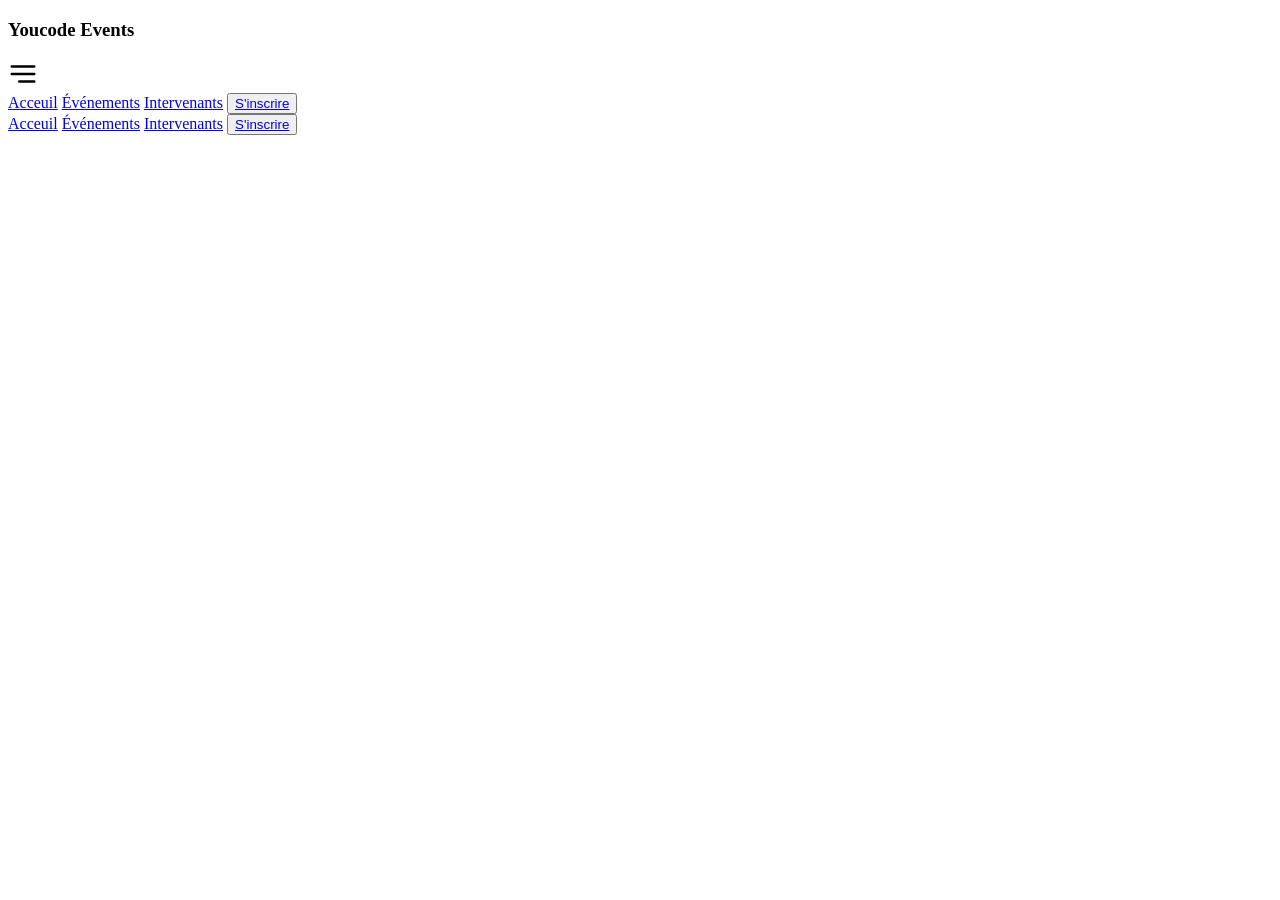
==== Evenments.html @ 2c434db9 "Fix before pull" ====
<!DOCTYPE html>
<html lang="en">

<head>
    <meta charset="UTF-8">
    <meta name="viewport" content="width=device-width, initial-scale=1.0">
    <title>Youcode_events</title>
    <link rel="stylesheet" href="style.css">
</head>

<body>
    <header>
        <h3>Youcode <span>Events</span></h3>
        <div class="menu-icon" id="menuIcon">
            <svg width="30px" height="30px" viewBox="0 0 24 24" fill="none" xmlns="http://www.w3.org/2000/svg">
                <path d="M3 12H21M3 6H21M9 18H21" stroke="currentColor" stroke-width="2" stroke-linecap="round"
                    stroke-linejoin="round" />
            </svg>
        </div>
        <nav class="large-menu">
            <a href="#">Acceuil</a>
            <a href="#">Événements</a>
            <a href="#">Intervenants</a>
            <button><a href="#">S'inscrire</a></button>
    </header>
    </nav>
    <nav class="menu hidden">
        <a href="#" class="heading">Acceuil</a>
        <a href="#" class="heading">Événements</a>
        <a href="#" class="heading">Intervenants</a>
        <button class="primary-btn"><a href="#">S'inscrire</a></button>
    </nav>
    <main>
        <section></section>
        <section></section>
    </main>
    <footer>
        <div class="row">
            <div class="youcode"></div>
            <div class="navigation"></div>
            <div class="contact"></div>
        </div>
        <section class="copyright"></section>
    </footer>
    </footer>
</body>

</html>
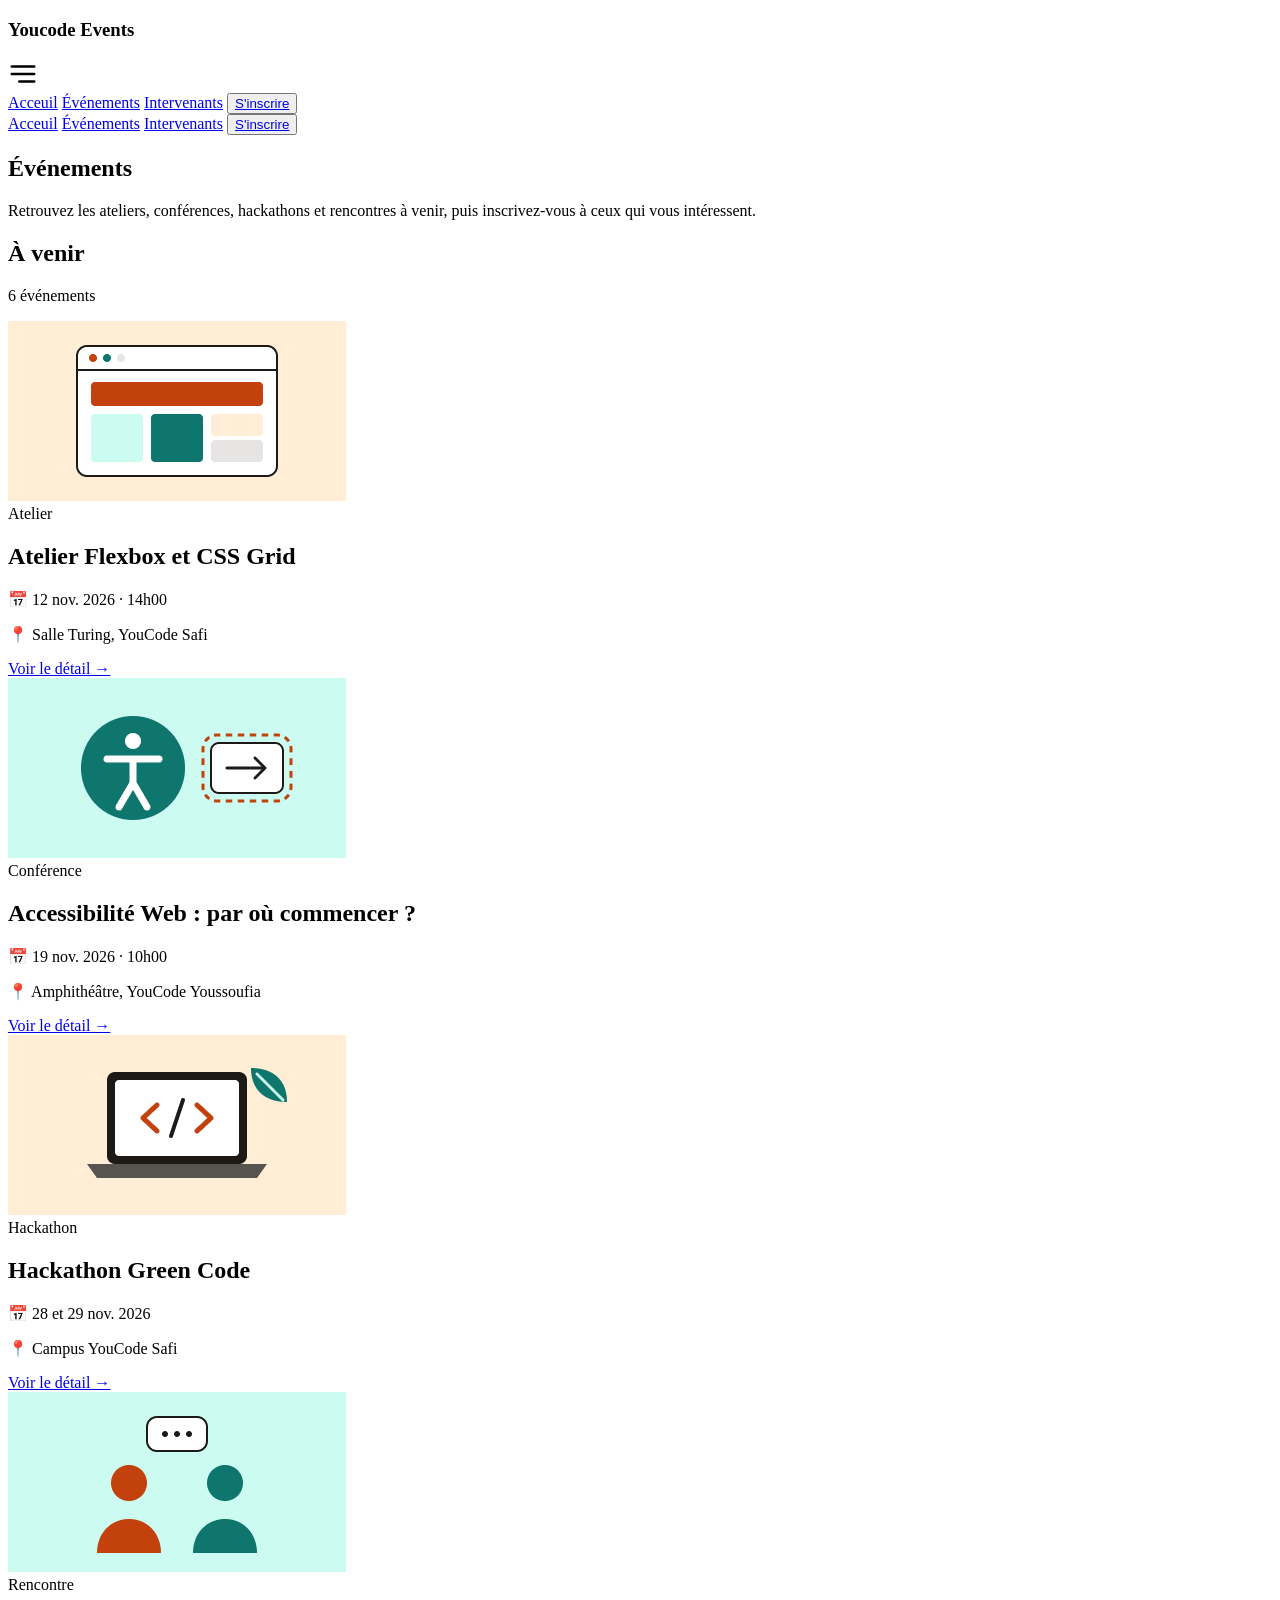
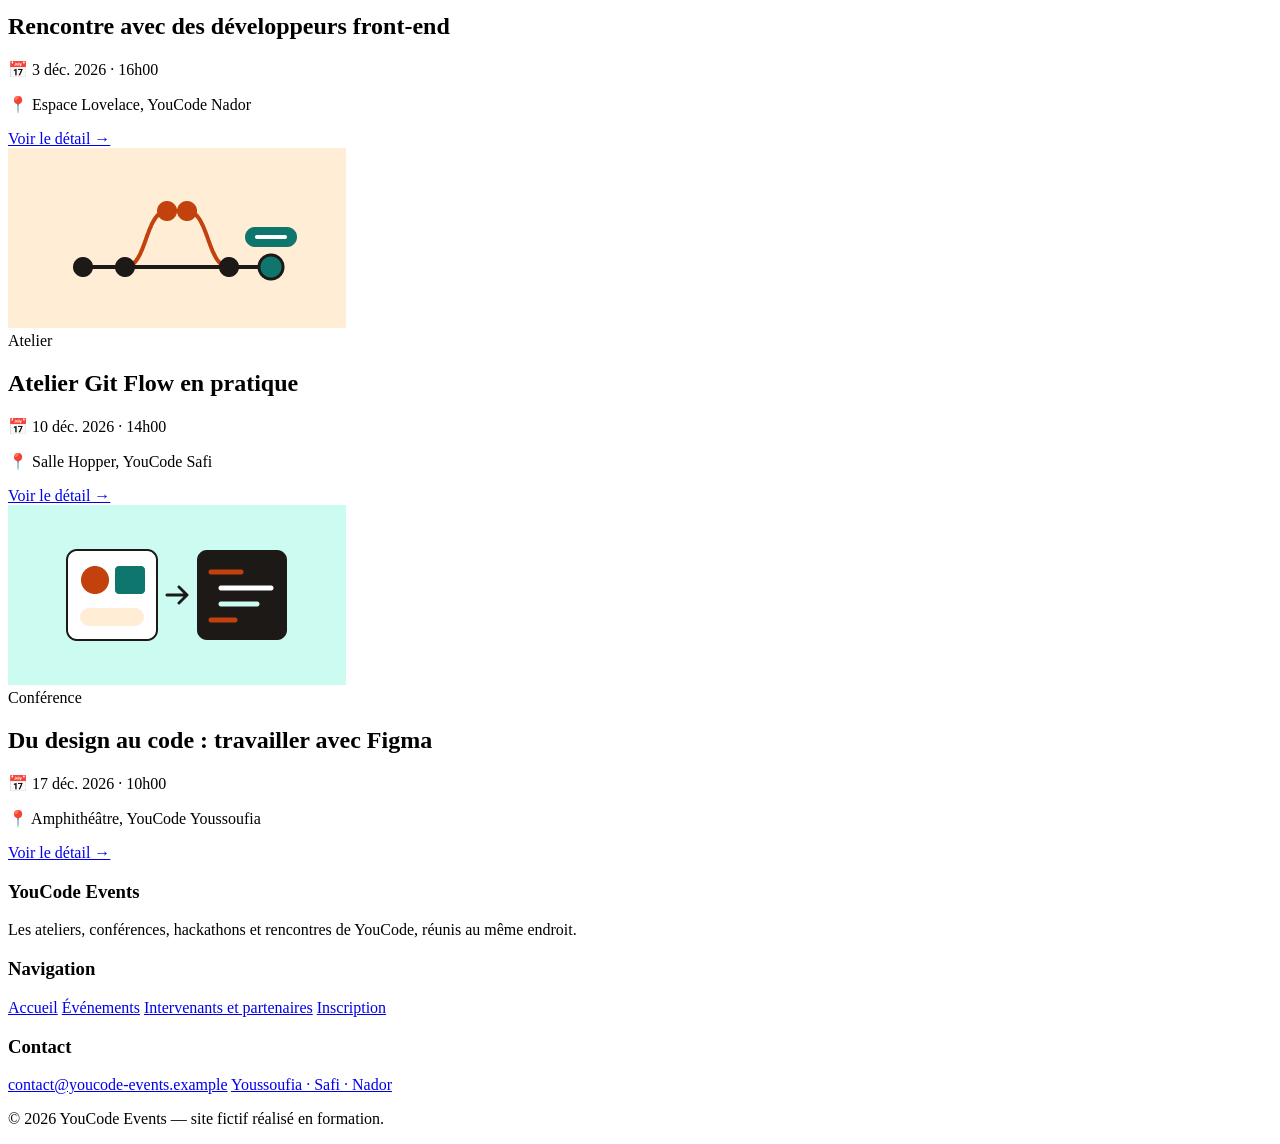
==== commit 1f3c6853: "hearder et footer" ====
--- a/Evenments.html
+++ b/Evenments.html
@@ -5,7 +5,8 @@
     <meta charset="UTF-8">
     <meta name="viewport" content="width=device-width, initial-scale=1.0">
     <title>Youcode_events</title>
-    <link rel="stylesheet" href="style.css">
+    <link rel="stylesheet" href="CSS/style.css">
+    <link rel="stylesheet" href="CSS/responsive.css">
 </head>
 
 <body>
@@ -22,8 +23,8 @@
             <a href="#">Événements</a>
             <a href="#">Intervenants</a>
             <button><a href="#">S'inscrire</a></button>
+        </nav>
     </header>
-    </nav>
     <nav class="menu hidden">
         <a href="#" class="heading">Acceuil</a>
         <a href="#" class="heading">Événements</a>
@@ -31,18 +32,120 @@
         <button class="primary-btn"><a href="#">S'inscrire</a></button>
     </nav>
     <main>
-        <section></section>
-        <section></section>
+        <section class="Def">
+            <h1 class="heading">Événements</h1>
+            <p class="page-text">Retrouvez les ateliers, conférences, hackathons et rencontres à venir, puis
+                inscrivez-vous à ceux qui vous intéressent.</p>
+        </section>
+        <section class="even">
+            <div class="event4">
+                <h1 class="heading">À venir</h1>
+                <p class="page-text">6 événements</p>
+            </div>
+            <div class="events-grid">
+
+                <article class="event-card">
+                    <img src="assets/images/Image.png" alt="Illustration du Flexbox et CSS Grid">
+
+                    <div class="event-content">
+                        <span class="category">Atelier</span>
+                        <h2>Atelier Flexbox et CSS Grid</h2>
+                        <p>📅 12 nov. 2026 · 14h00</p>
+                        <p>📍 Salle Turing, YouCode Safi</p>
+                        <a href="#">Voir le détail →</a>
+                    </div>
+                </article>
+
+                <article class="event-card">
+                    <img src="assets/images/Image (1).png" alt="Illustration de l'accessibilité Web">
+
+                    <div class="event-content">
+                        <span class="category conference">Conférence</span>
+                        <h2>Accessibilité Web : par où commencer ?</h2>
+                        <p>📅 19 nov. 2026 · 10h00</p>
+                        <p>📍 Amphithéâtre, YouCode Youssoufia</p>
+                        <a href="#">Voir le détail →</a>
+                    </div>
+                </article>
+
+                <article class="event-card">
+                    <img src="assets/images/Image (2).png" alt="Illustration de programmation informatique">
+
+                    <div class="event-content">
+                        <span class="category">Hackathon</span>
+                        <h2>Hackathon Green Code</h2>
+                        <p>📅 28 et 29 nov. 2026</p>
+                        <p>📍 Campus YouCode Safi</p>
+                        <a href="#">Voir le détail →</a>
+                    </div>
+                </article>
+
+                <article class="event-card">
+                    <img src="assets/images/Image (3).png" alt="Illustration d'une rencontre professionnelle">
+
+                    <div class="event-content">
+                        <span class="category conference">Rencontre</span>
+                        <h2>Rencontre avec des développeurs front-end</h2>
+                        <p>📅 3 déc. 2026 · 16h00</p>
+                        <p>📍 Espace Lovelace, YouCode Nador</p>
+                        <a href="#">Voir le détail →</a>
+                    </div>
+                </article>
+
+                <article class="event-card">
+                    <img src="assets/images/Illustration.png" alt="Illustration du travail avec Git">
+
+                    <div class="event-content">
+                        <span class="category">Atelier</span>
+                        <h2>Atelier Git Flow en pratique</h2>
+                        <p>📅 10 déc. 2026 · 14h00</p>
+                        <p>📍 Salle Hopper, YouCode Safi</p>
+                        <a href="#">Voir le détail →</a>
+                    </div>
+                </article>
+
+                <article class="event-card">
+                    <img src="assets/images/Image (4).png" alt="Illustration de la conception avec Figma">
+
+                    <div class="event-content">
+                        <span class="category conference">Conférence</span>
+                        <h2>Du design au code : travailler avec Figma</h2>
+                        <p>📅 17 déc. 2026 · 10h00</p>
+                        <p>📍 Amphithéâtre, YouCode Youssoufia</p>
+                        <a href="#">Voir le détail →</a>
+                    </div>
+                </article>
+
+            </div>
+        </section>
     </main>
     <footer>
         <div class="row">
-            <div class="youcode"></div>
-            <div class="navigation"></div>
-            <div class="contact"></div>
+            <div class="youcode">
+                <h3 class="heading">YouCode Events</h3>
+                <p class="page-text">Les ateliers, conférences, hackathons et rencontres de YouCode, réunis au même
+                    endroit.</p>
+            </div>
+            <div class="navigation">
+                <h3 class="heading">Navigation</h3>
+                <a class="page-text" href="#">Accueil</a>
+                <a class="page-text" href="#">Événements</a>
+                <a class="page-text" href="#">Intervenants et partenaires</a>
+                <a class="page-text" href="#">Inscription</a>
+            </div>
+            <div class="contact navigation">
+                <h3 class="heading">Contact</h3>
+                <a class="page-text" href="#">contact@youcode-events.example</a>
+                <a class="page-text" href="#">Youssoufia · Safi · Nador</a>
+            </div>
         </div>
-        <section class="copyright"></section>
+        <section class="copyright">
+            <p class="page-text">© 2026 YouCode Events — site fictif réalisé en formation.</p>
+        </section>
     </footer>
-    </footer>
+
+
+    <script src="script/menu.js"></script>
 </body>
 
 </html>
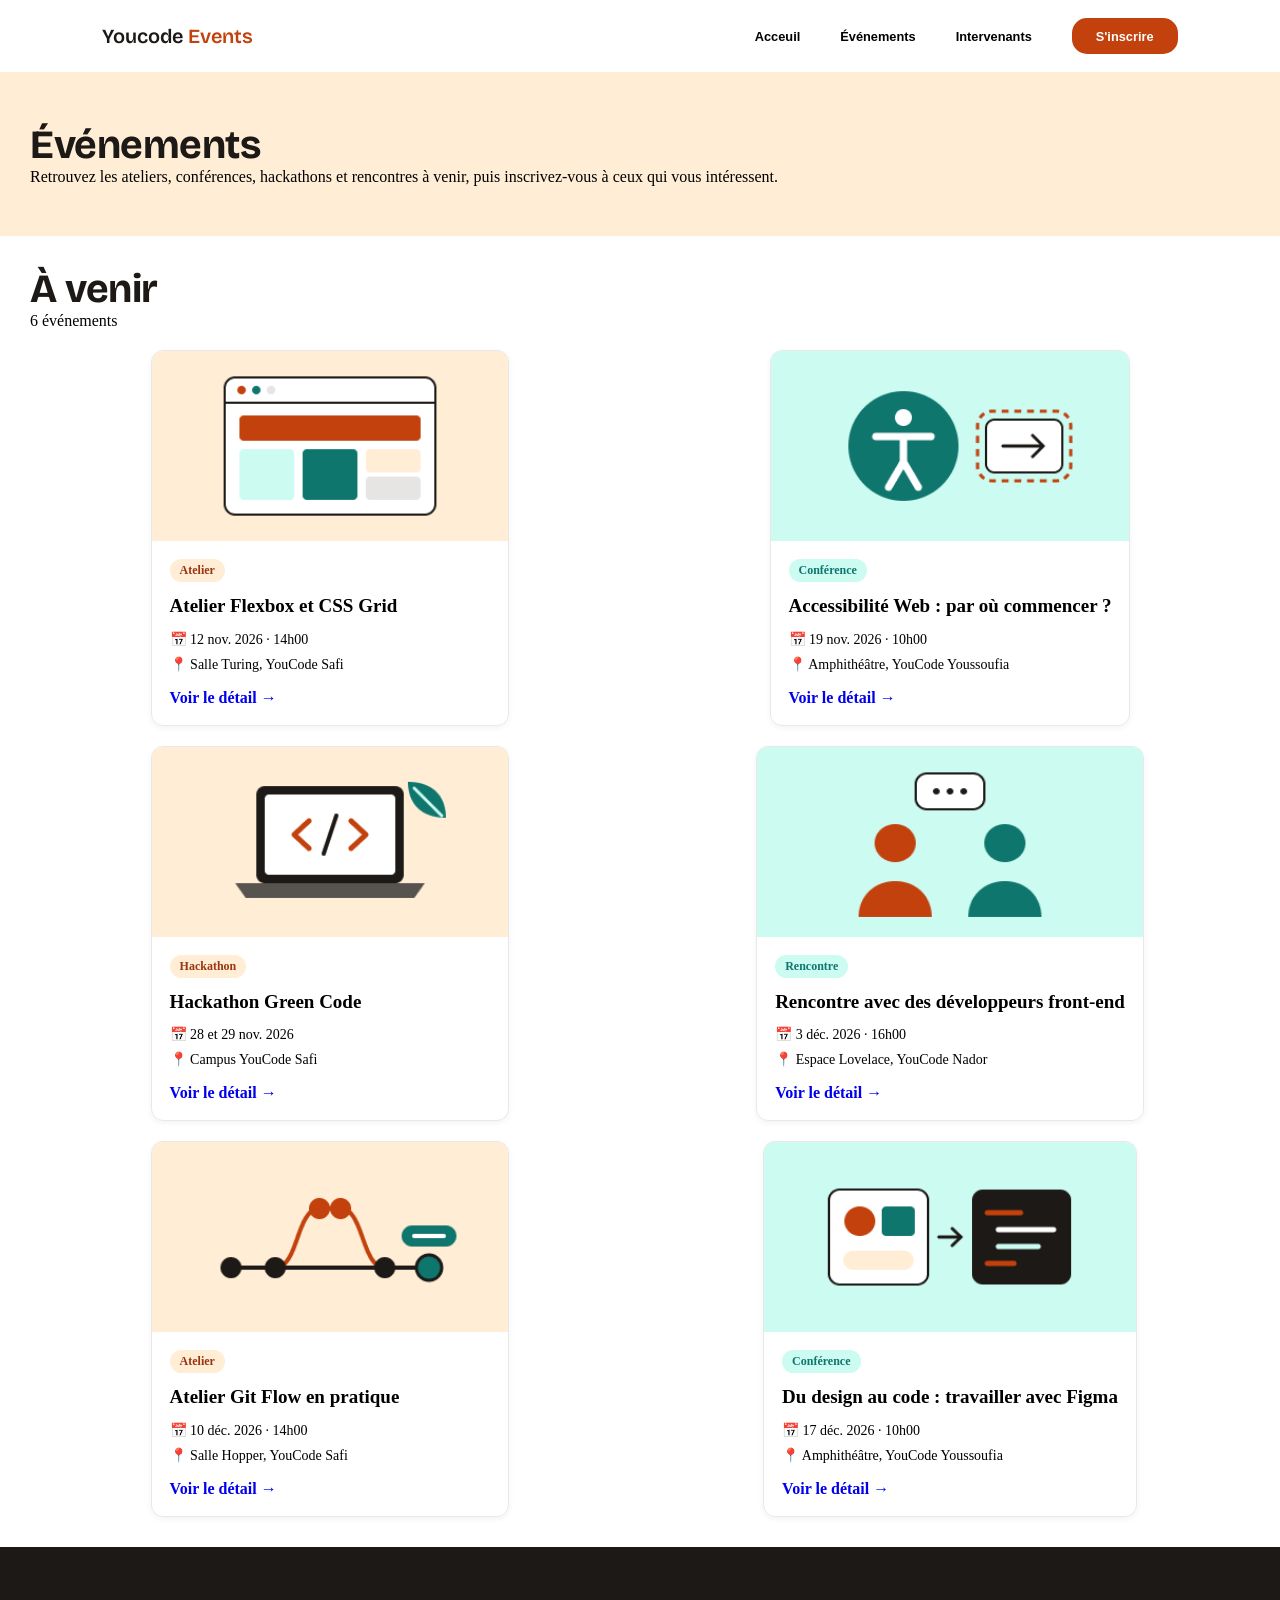
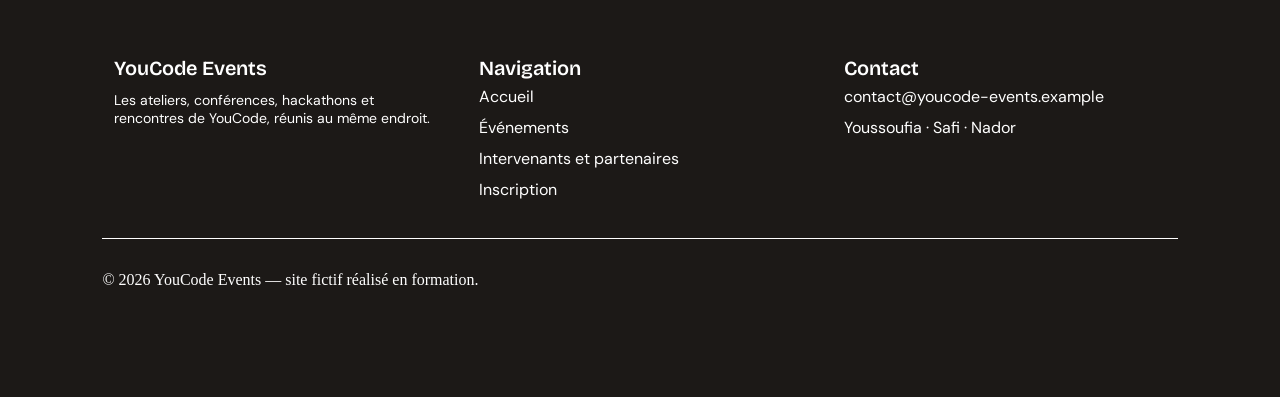
==== commit 2fc37dbe: "FIX -- Merge Conflicts Nissrine" ====
--- a/Evenments.html
+++ b/Evenments.html
@@ -5,18 +5,15 @@
     <meta charset="UTF-8">
     <meta name="viewport" content="width=device-width, initial-scale=1.0">
     <title>Youcode_events</title>
-    <link rel="stylesheet" href="CSS/style.css">
-    <link rel="stylesheet" href="CSS/responsive.css">
+    <link rel="stylesheet" href="css/style.css">
+    <link rel="stylesheet" href="css/responsive.css">
 </head>
 
 <body>
     <header>
         <h3>Youcode <span>Events</span></h3>
         <div class="menu-icon" id="menuIcon">
-            <svg width="30px" height="30px" viewBox="0 0 24 24" fill="none" xmlns="http://www.w3.org/2000/svg">
-                <path d="M3 12H21M3 6H21M9 18H21" stroke="currentColor" stroke-width="2" stroke-linecap="round"
-                    stroke-linejoin="round" />
-            </svg>
+            <svg xmlns="http://www.w3.org/2000/svg" width="24" height="24" viewBox="0 0 24 24" fill="none" stroke="currentColor" stroke-width="2" stroke-linecap="round" stroke-linejoin="round" class="lucide lucide-menu preview-icon"><path d="M4 5h16"/><path d="M4 12h16"/><path d="M4 19h16"/></svg>
         </div>
         <nav class="large-menu">
             <a href="#">Acceuil</a>
@@ -123,8 +120,7 @@
         <div class="row">
             <div class="youcode">
                 <h3 class="heading">YouCode Events</h3>
-                <p class="page-text">Les ateliers, conférences, hackathons et rencontres de YouCode, réunis au même
-                    endroit.</p>
+                <p class="sm-txt" style="color: #fff; margin: 10px 0 0 0;">Les ateliers, conférences, hackathons et rencontres de YouCode, réunis au même endroit.</p>
             </div>
             <div class="navigation">
                 <h3 class="heading">Navigation</h3>
@@ -139,11 +135,12 @@
                 <a class="page-text" href="#">Youssoufia · Safi · Nador</a>
             </div>
         </div>
+        <div class="border"></div>
         <section class="copyright">
             <p class="page-text">© 2026 YouCode Events — site fictif réalisé en formation.</p>
         </section>
     </footer>
-
+    
 
     <script src="script/menu.js"></script>
 </body>
--- a/css/style.css
+++ b/css/style.css
@@ -0,0 +1,227 @@
+/* Imports  */
+
+@import url('https://fonts.googleapis.com/css2?family=Bricolage+Grotesque:opsz,wght@12..96,200..800&family=DM+Sans:ital,opsz,wght@0,9..40,100..1000;1,9..40,100..1000&display=swap');
+
+/* Colors */
+
+:root {
+    --bg-page : #FAFAF9;
+    --bg-surface : #FFFFFF;
+    --bg-muted: #F5F5F4;
+    --bg-inverse: #1C1917;
+    --primary : #c2410c;
+    --primary-hover : #9A3412;
+    --primary-soft: #FFEDD5;
+    --secondary: #0F766E;
+    --secondary-soft: #CCFBF1;
+    --text-primary : #1C1917;
+    --text-secondary : #57534E;
+    --text-inverse : #FFFFFF;
+    --border-default: #E7E5E4;
+    --border-input: #78716C;
+    --succes : #15803D;
+    --error : #B91C1C;
+}
+
+/* Typography */
+
+* {
+    margin: 0;
+    padding: 0;
+    box-sizing: border-box;
+    text-decoration: none;
+    border: none;
+    list-style: none;
+}
+
+body {
+    background-color: var(--background-muted);
+}
+
+h1 {
+    font-family: "Bricolage Grotesque", sans-serif;
+    font-weight: 700;
+    font-size: 40px;
+    line-height: 46px;
+    letter-spacing: -0.5px;
+    color: var(--text-primary);
+}
+
+.h2 {
+    font-family: "Bricolage Grotesque", sans-serif;
+    font-weight: 700;
+    font-size: 32px;
+    line-height: 38px;
+    letter-spacing: -0.5px;
+    color: var(--text-primary);
+}
+
+h3 {
+    font-family: "Bricolage Grotesque", sans-serif;
+    font-weight: 600;
+    font-size: 20px;
+    line-height: 26px;
+    letter-spacing: 0px;
+    color: var(--text-primary);
+}
+
+.lg-txt {
+    font-family: "DM Sans", sans-serif;
+    font-weight: 400;
+    font-size: 20px;
+    color: var(--text-secondary);
+}
+
+.txt {
+    font-family: 'DM Sans', sans-serif;
+    font-weight: 400;
+    font-size: 14px;
+    color: var(--text-secondary);
+}
+
+.sm-txt {
+    font-family: 'DM Sans', sans-serif;
+    font-weight: 400;
+    font-size: 14px;
+    color: var(--text-secondary);
+}
+
+.label-base {
+    font-family: 'DM Sans', sans-serif;
+    font-weight: 600;
+    font-size: 16px;
+    line-height: 24px;
+    letter-spacing: 0px;
+    color: var(--text-primary);
+}
+
+.label-sm {
+    font-family: 'DM Sans', sans-serif;
+    font-weight: 600;
+    font-size: 14px;
+    line-height: 20px;
+    letter-spacing: 0px;
+    color: var(--text-primary);
+}
+
+/* Global Components */
+
+.default-btn {
+    min-height: 48px;
+    padding: 12px 24px;
+    border-radius: 15px;
+    background-color: var(--primary);
+    color: var(--text-inverse);
+}
+
+.default-btn:hover {
+    background-color: var(--primary-hover);
+}
+
+.default-btn:focus {
+    background-color: var(--primary);
+    border: 3px solid var(--secondary);
+}
+
+.secondary-btn {
+    min-height: 48px;
+    padding: 12px 24px;
+    border-radius: 15px;
+    border: 2px solid var(--primary);
+    background-color: var(--bg-surface);
+    color: var(--primary);
+}
+
+.secondary-btn:hover {
+    background-color: var(--primary-soft);
+}
+
+.secondary-btn:focus {
+    border: 3px solid var(--secondary);
+}
+
+/* Inscription Page */
+
+.text-area {
+    min-height: 120px;
+    opacity: 1;
+    padding: 12px 16px;
+    border-radius: 15px;
+    border: 1px solid var(--border-input);
+}
+
+
+/* Nissrine */
+
+
+.Def{
+    background-color: #FFEDD5;
+    padding: 50px 30px;
+}
+.even{
+    padding: 30px 30px;
+}
+
+.events-grid {
+    display: grid;
+    place-items: center;
+    grid-template-columns: 1fr;
+    gap: 20px;   
+}
+
+.event-card {
+    max-width: 400px;
+    min-width: 320px;
+    overflow: hidden;
+    background-color: var(--white);
+    border: 1px solid #e8e8e8;
+    border-radius: 12px;
+    box-shadow: 0 2px 6px #0000000d;
+    display: grid;
+}
+
+.event-card img {
+    display: block;
+    width: 100%;
+    height: 190px;
+    object-fit: centrer;
+    background-color: var(--orange-light);
+}
+
+.event-content {
+    padding: 18px;
+}
+
+.category {
+    display: inline-block;
+    padding: 4px 10px;
+    border-radius: 20px;
+    background-color : var(--color-primary-soft, #FFEDD5);
+    color:#9A3412;
+    font-size: 12px;
+    font-weight: bold;
+}
+
+.category.conference {
+    background-color: var(--color-secondary-soft, #CCFBF1);
+    color:var(--color-secondary, #0F766E);
+;
+}
+
+.event-content h2 {
+    margin: 12px 0;
+    font-size: 19px;
+    line-height: 1.3;
+}
+
+.event-content p {
+    margin: 8px 0;
+    color: var(--muted);
+    font-size: 14px;
+}
+
+.event-content a {
+    display: inline-block;
+    margin-top: 8px;
+    font-weight: bold;
+}
--- a/css/responsive.css
+++ b/css/responsive.css
@@ -0,0 +1,373 @@
+@import url("/css/style.css");
+
+@media screen and (min-width: 300px) {
+    header {
+        min-height: 8vh;    
+        max-height: 10vh;
+        display: flex;
+        justify-content: space-between;
+        align-items: center;
+        padding: 8px 16px;
+        background-color: var(--background-white);
+        border-bottom: 1px solid var(--border-color);
+    }
+    header > h3 > span {
+        color: var(--primary);
+    }
+    .page-info {
+        width: 100%;
+        min-height: 30vh;
+        background-color: var(--primary-soft);
+        display: flex;
+        padding: 10% 8%;
+    }
+    .page-header > p {
+        margin-top: 3%;
+        font-weight: 400;
+        color: var(--text);
+    }
+    .inscription-form {
+        min-height: 100vh;
+        display: flex;
+        align-items: center;
+        justify-content: center;
+        padding: 10% 8%;
+    }
+
+    .inscription-content {
+        width: 100%;
+        background-color: var(--background-white);
+        display: flex;
+        flex-direction: column;
+        align-items: flex-start;
+        gap: 10px;
+    }
+    .inscription-content > .fields {
+        display: flex;
+        flex-direction: column;
+        width: 100%;
+        min-height: 15vh;
+        gap: 10px;
+    }
+    .field {
+        width: 100%;
+        display: flex;
+        flex-direction: column;
+        justify-content: center;
+        gap: 10px;
+    }
+    .field > label {
+        display: flex;
+        flex-direction: column;
+    }
+    .field > label > input {
+        min-height: 48px;
+        padding: 12px 16px;
+        border-radius: 5px;
+        border: 1px solid var(--border-input);
+    }
+    .inscription-content > .event-picker,
+    .inscription-content > .level-picker {
+        width: 100%;
+    }
+    .inscription-content > .msg-field {
+        min-height: 30vh;
+        width: 100%;
+        margin-top: 10px;
+    } 
+
+    .inscription-content > .terms {
+        width: 100%;
+    }
+
+    .event-picker > label {
+        margin-top: 5px;
+        display: flex;
+        flex-direction: column;
+    }
+    .event-picker select {
+        margin-top: 5px;
+        width: 100%;
+        min-height: 48px;
+        border: 1px solid var(--border-input);
+        outline: none;
+        padding: 12px 16px;
+        border-radius: 5px;
+    }
+
+    .level-picker > h3 {
+        margin-bottom: 12px;
+    }
+    .radio-group {
+        display: flex;
+        flex-wrap: wrap;
+        align-items: center;
+        gap: 12px 24px;
+    }
+    .radio-option {
+        display: flex;
+        align-items: center;
+        gap: 10px;
+        cursor: pointer;
+        font-family: "DM Sans", sans-serif;
+        font-size: 15px;
+        color: var(--text-primary);
+    }
+
+    .radio-option input[type="radio"] {
+        appearance: none;
+        width: 22px;
+        height: 22px;
+        border: 2px solid var(--border-input);
+        border-radius: 50%;
+        display: flex;
+        align-items: center;
+        justify-content: center;
+        flex-shrink: 0;
+        cursor: pointer;
+    }
+
+    .radio-option input[type="radio"]:checked {
+        border-color: var(--primary);
+    }
+
+    .radio-option input[type="radio"]:checked::after {
+        content: "";
+        width: 12px;
+        height: 12px;
+        border-radius: 50%;
+        background-color: var(--primary);
+    }
+
+    .msg-field > label{
+        display: flex;
+        flex-direction: column;
+
+    }
+    .msg-field > label > textarea {
+        margin-top: 5px;
+        min-height: 30vh;
+        padding: 12px 16px;
+        border: 1px solid var(--border-input);
+        outline: none;
+        border-radius: 5px;
+        resize: none;
+    }
+    .terms {
+        display: flex;
+        gap: 5px;
+    }
+    .terms > input[type=checkbox] {
+        background-color: white;
+        appearance: none;
+        min-width: 24px;
+        height: 24px;
+        border-radius: 4px;
+        border: 2px solid var(--border-input);
+        cursor: pointer;
+        display: flex;
+        justify-content: center;
+        align-items: center;
+    }
+    .terms > input[type=checkbox]:checked {
+        border-color: var(--primary);
+    }
+    .terms > input[type=checkbox]:checked::after {
+        content: '';
+        width: 15px;
+        height: 15px;
+        background-color: var(--primary);
+    }
+
+    .terms > label {
+        font-family: 'DM Sans', sans-serif;
+        font-weight: 400;
+        font-style: Regular;
+        font-size: 16px;
+        line-height: 24px;
+        cursor: pointer;
+        margin-left: 5px;
+    }
+    footer {
+        padding: 10% 8%;
+        background-color: var(--bg-inverse);
+        display: flex;
+        flex-direction: column;
+        justify-content: center;
+        align-items: center;
+        max-height: 70vh;
+    }
+
+    footer > .row {
+        width: 100%;
+        display: flex;
+        flex-direction: column;
+        justify-content: center;
+        align-items: center;
+        gap: 20px;
+        margin-bottom: 3%;
+    }
+    .border {
+        width: 100%;
+        border-bottom: 1px solid #fff;
+    }
+    footer > .row > .youcode,
+    footer > .row > .navigation,
+    footer > .row > .contact {
+        width: 100%;
+        max-width: 600px;
+        color: var(--text-inverse);
+        font-size: 12px;
+    }
+    footer .heading {
+        color: var(--text-inverse);
+        font-size: 20px;
+    }
+    footer .navigation {
+        display: flex;
+        flex-direction: column;
+    }
+    footer .navigation > a {
+        color: #fff;
+        padding: 5px 0;
+        font-family: "DM sans", sans-serif;
+        font-weight: 400;
+        font-size: 16px;
+    }
+    footer > .copyright {
+        margin-top: 3%;
+        width: 100%;
+        color: #fff;
+    }
+    .large-menu {
+        display: none;
+    }
+    .menu {
+        position: absolute;
+        background: rgba(255, 255, 255, 0.8);
+        backdrop-filter: blur(20px);
+        display: flex;
+        flex-direction: column;
+        justify-content: center;
+        align-items: center;
+        gap: 8%;
+        height: 90vh;
+        width: 100%;
+    }
+    .menu > a {
+        color: var(--primary);
+    }
+    .menu > button > a {
+        color: var(--background-white);
+        font-size: 1.3rem;
+        font-weight: 700;
+    }
+}
+
+@media screen and (min-width: 768px) {
+
+    /* Nissrine */
+    .events-grid{
+     grid-template-columns: repeat(2, minmax(0, 1fr))
+    }
+
+    header > #menuIcon {
+        display: none;
+    } 
+    .large-menu {
+        height: 100%;
+        display: flex;
+        align-items: center;
+        justify-content: center;
+        gap: 40px;
+    }
+    .large-menu > a {
+        font-family: "label", sans-serif;
+        color: var(--text);
+        font-weight: 600;
+        font-size: 0.8rem;
+    }
+    .large-menu > button {
+        width: 50%;
+        min-height: 36px;
+        padding: 2px 24px;
+        border-radius: 15px;
+        background-color: var(--primary);
+    }
+    .large-menu > button > a {
+        color: var(--text-inverse);
+        font-weight: 600;
+        font-size: 0.8rem;
+    }
+    .inscription-content {
+        padding: 32px;
+        align-items: flex-start;
+    }
+
+    footer {
+        max-height: 50vh;
+    }
+    footer > .row {
+        flex-direction: row;
+        align-items: stretch;
+        justify-content: space-around;
+    }
+
+    footer > .row > .youcode,
+    footer > .row > .navigation,
+    footer > .row > .contact {
+        width: 30%;
+        height: 100%;
+        margin: 0;
+    }
+
+    footer > .copyright {
+        width: 100%;
+    }
+
+    .fields {
+        width: 100%;
+        margin-top: 15px;
+        flex-direction: row;
+        min-height: 15vh;
+    }
+    .fields > .field {
+        flex-direction: row;
+        width: 100%;
+        min-height: 15vh;
+    }
+    .field > label {
+        width: 50%;
+    }
+}
+
+@media screen and (min-width : 1024px) {
+    header {
+        padding: 1% 8%;
+    }
+    .h2 {
+        font-family: "Bricolage Grotesque", sans-serif;
+        font-weight: 700;
+        font-size: 40px;
+        line-height: 46px;
+        letter-spacing: -0.5px;
+        color: var(--text-primary);
+    }
+}
+
+@media (min-width: 1440px) {
+    .events-grid {
+        grid-template-columns: repeat(3, minmax(0, 1fr));
+    }
+    .section-heading h1 {
+        font-size: 32px;
+    }
+}
+.event4{
+    margin-bottom: 20px;
+}
+
+
+.hidden {
+    display: none;
+}
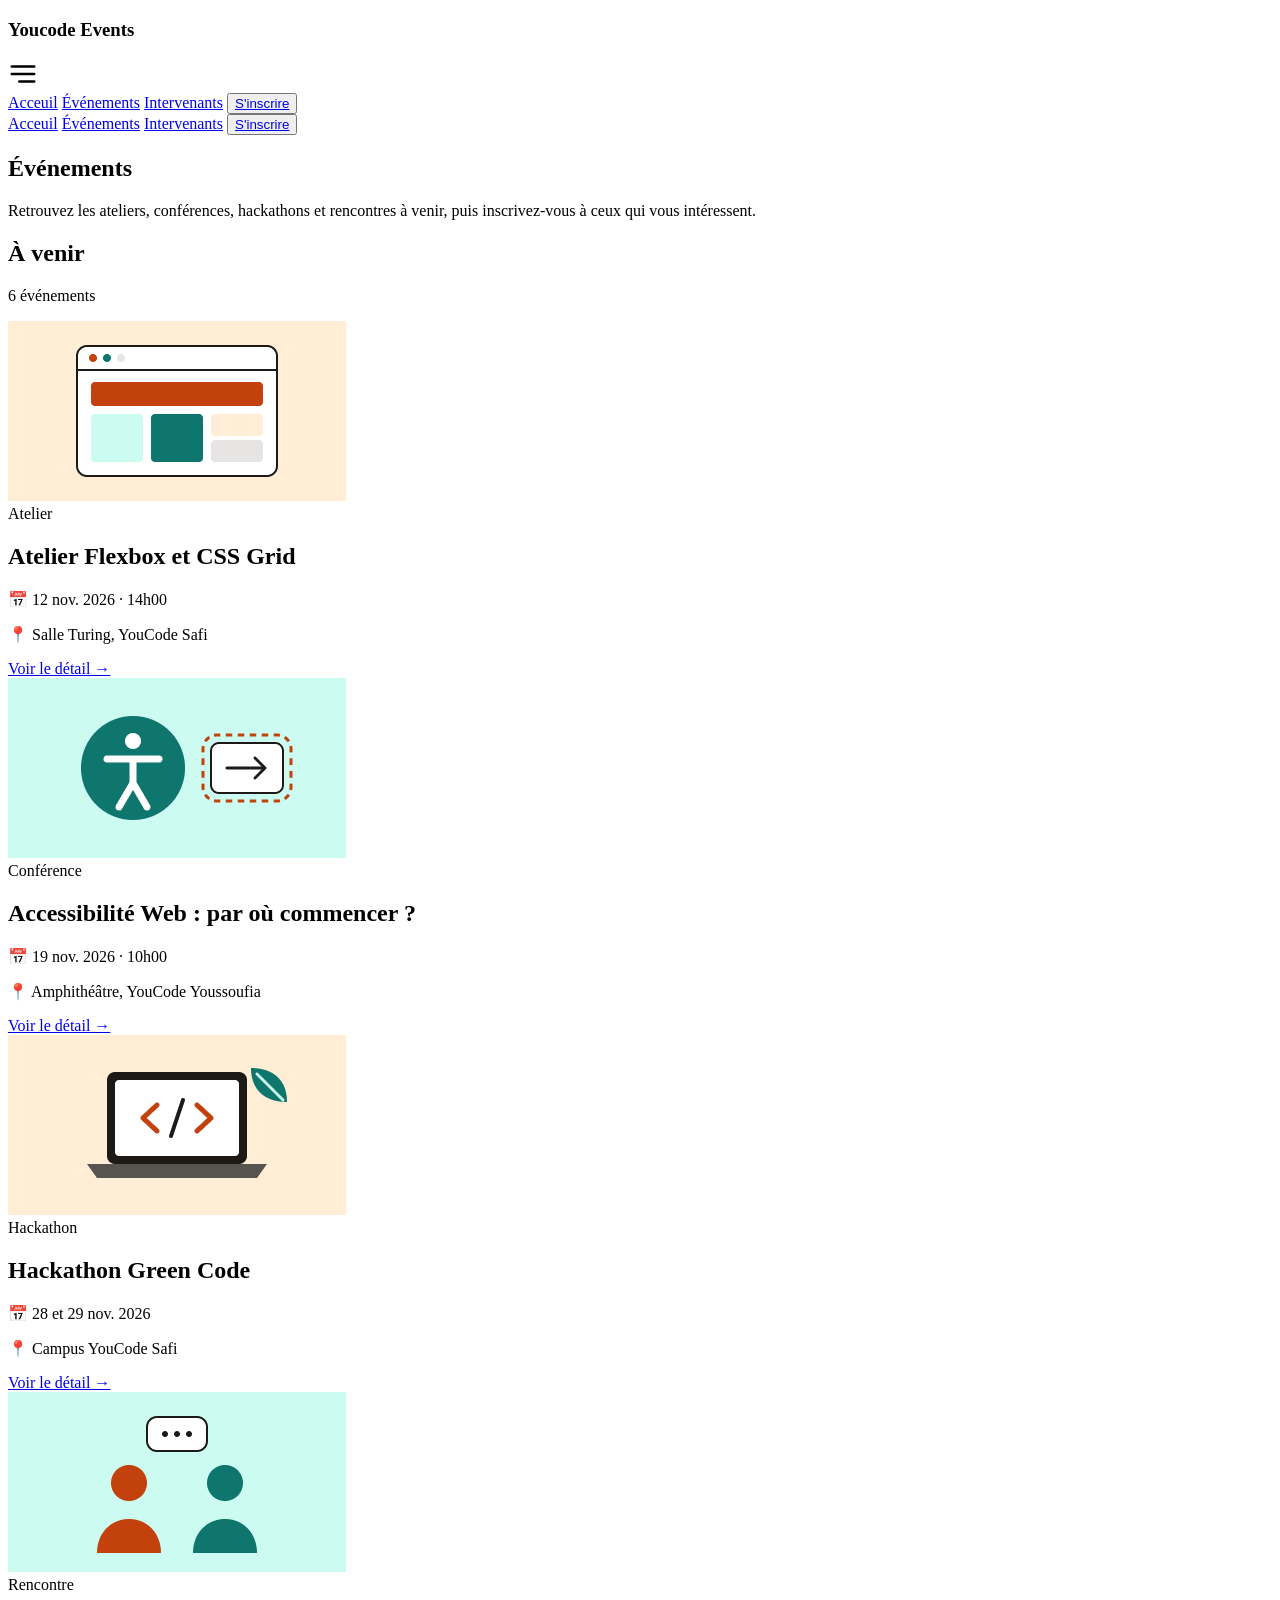
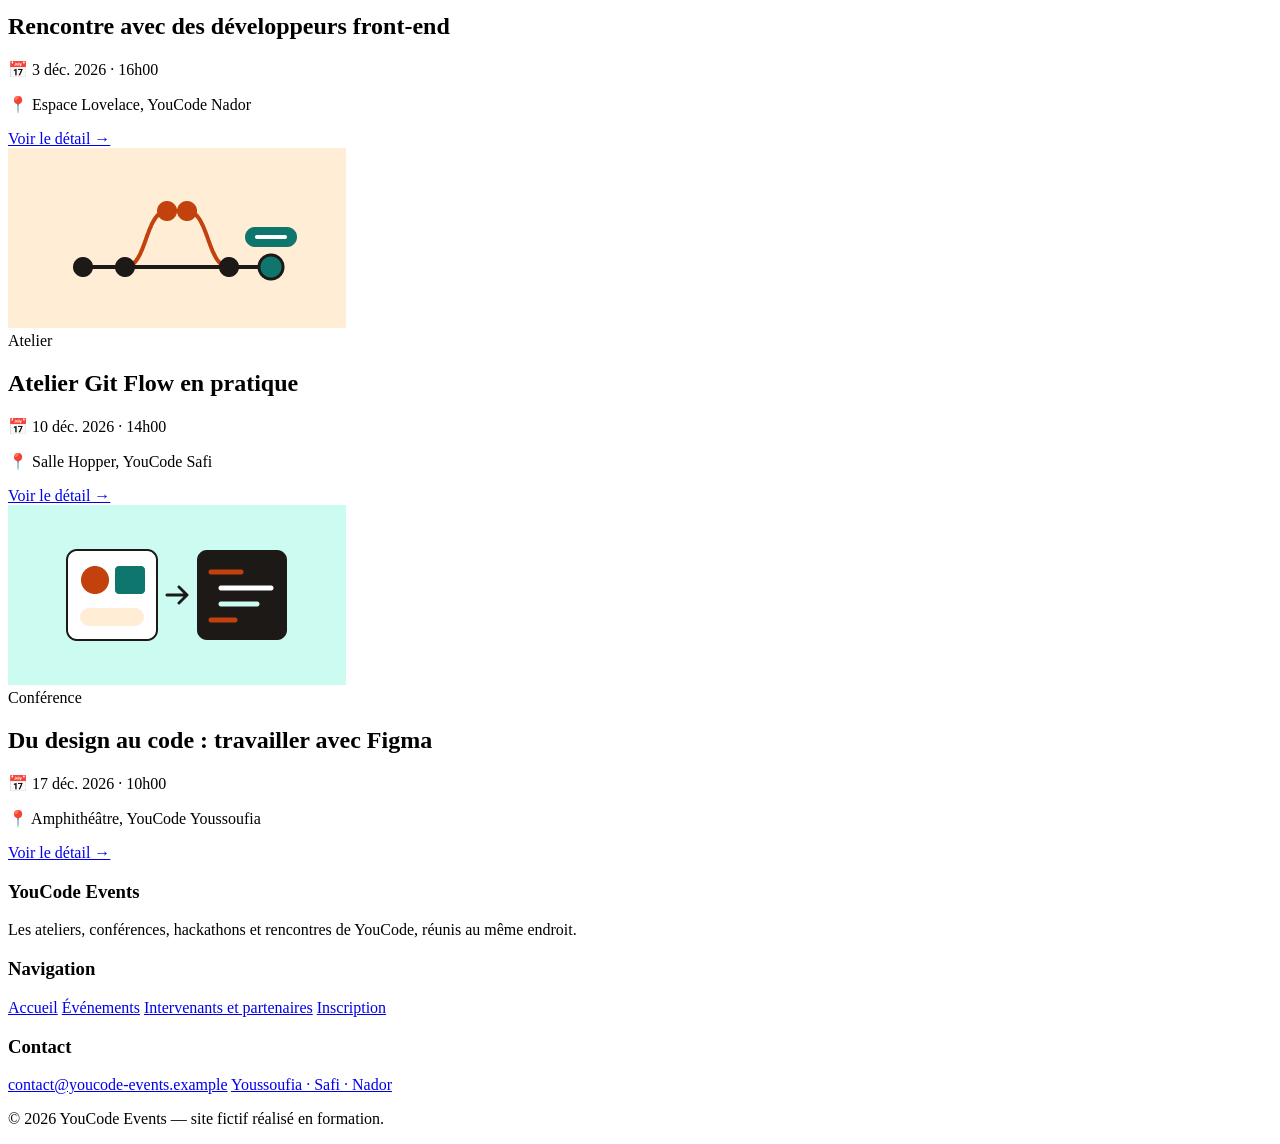
==== commit e26f70a1: "Fix: width height" ====
--- a/Evenments.html
+++ b/Evenments.html
@@ -5,15 +5,18 @@
     <meta charset="UTF-8">
     <meta name="viewport" content="width=device-width, initial-scale=1.0">
     <title>Youcode_events</title>
-    <link rel="stylesheet" href="css/style.css">
-    <link rel="stylesheet" href="css/responsive.css">
+    <link rel="stylesheet" href="CSS/style.css">
+    <link rel="stylesheet" href="CSS/responsive.css">
 </head>
 
 <body>
     <header>
         <h3>Youcode <span>Events</span></h3>
         <div class="menu-icon" id="menuIcon">
-            <svg xmlns="http://www.w3.org/2000/svg" width="24" height="24" viewBox="0 0 24 24" fill="none" stroke="currentColor" stroke-width="2" stroke-linecap="round" stroke-linejoin="round" class="lucide lucide-menu preview-icon"><path d="M4 5h16"/><path d="M4 12h16"/><path d="M4 19h16"/></svg>
+            <svg width="30px" height="30px" viewBox="0 0 24 24" fill="none" xmlns="http://www.w3.org/2000/svg">
+                <path d="M3 12H21M3 6H21M9 18H21" stroke="currentColor" stroke-width="2" stroke-linecap="round"
+                    stroke-linejoin="round" />
+            </svg>
         </div>
         <nav class="large-menu">
             <a href="#">Acceuil</a>
@@ -120,7 +123,8 @@
         <div class="row">
             <div class="youcode">
                 <h3 class="heading">YouCode Events</h3>
-                <p class="sm-txt" style="color: #fff; margin: 10px 0 0 0;">Les ateliers, conférences, hackathons et rencontres de YouCode, réunis au même endroit.</p>
+                <p class="page-text">Les ateliers, conférences, hackathons et rencontres de YouCode, réunis au même
+                    endroit.</p>
             </div>
             <div class="navigation">
                 <h3 class="heading">Navigation</h3>
@@ -135,12 +139,11 @@
                 <a class="page-text" href="#">Youssoufia · Safi · Nador</a>
             </div>
         </div>
-        <div class="border"></div>
         <section class="copyright">
             <p class="page-text">© 2026 YouCode Events — site fictif réalisé en formation.</p>
         </section>
     </footer>
-    
+
 
     <script src="script/menu.js"></script>
 </body>
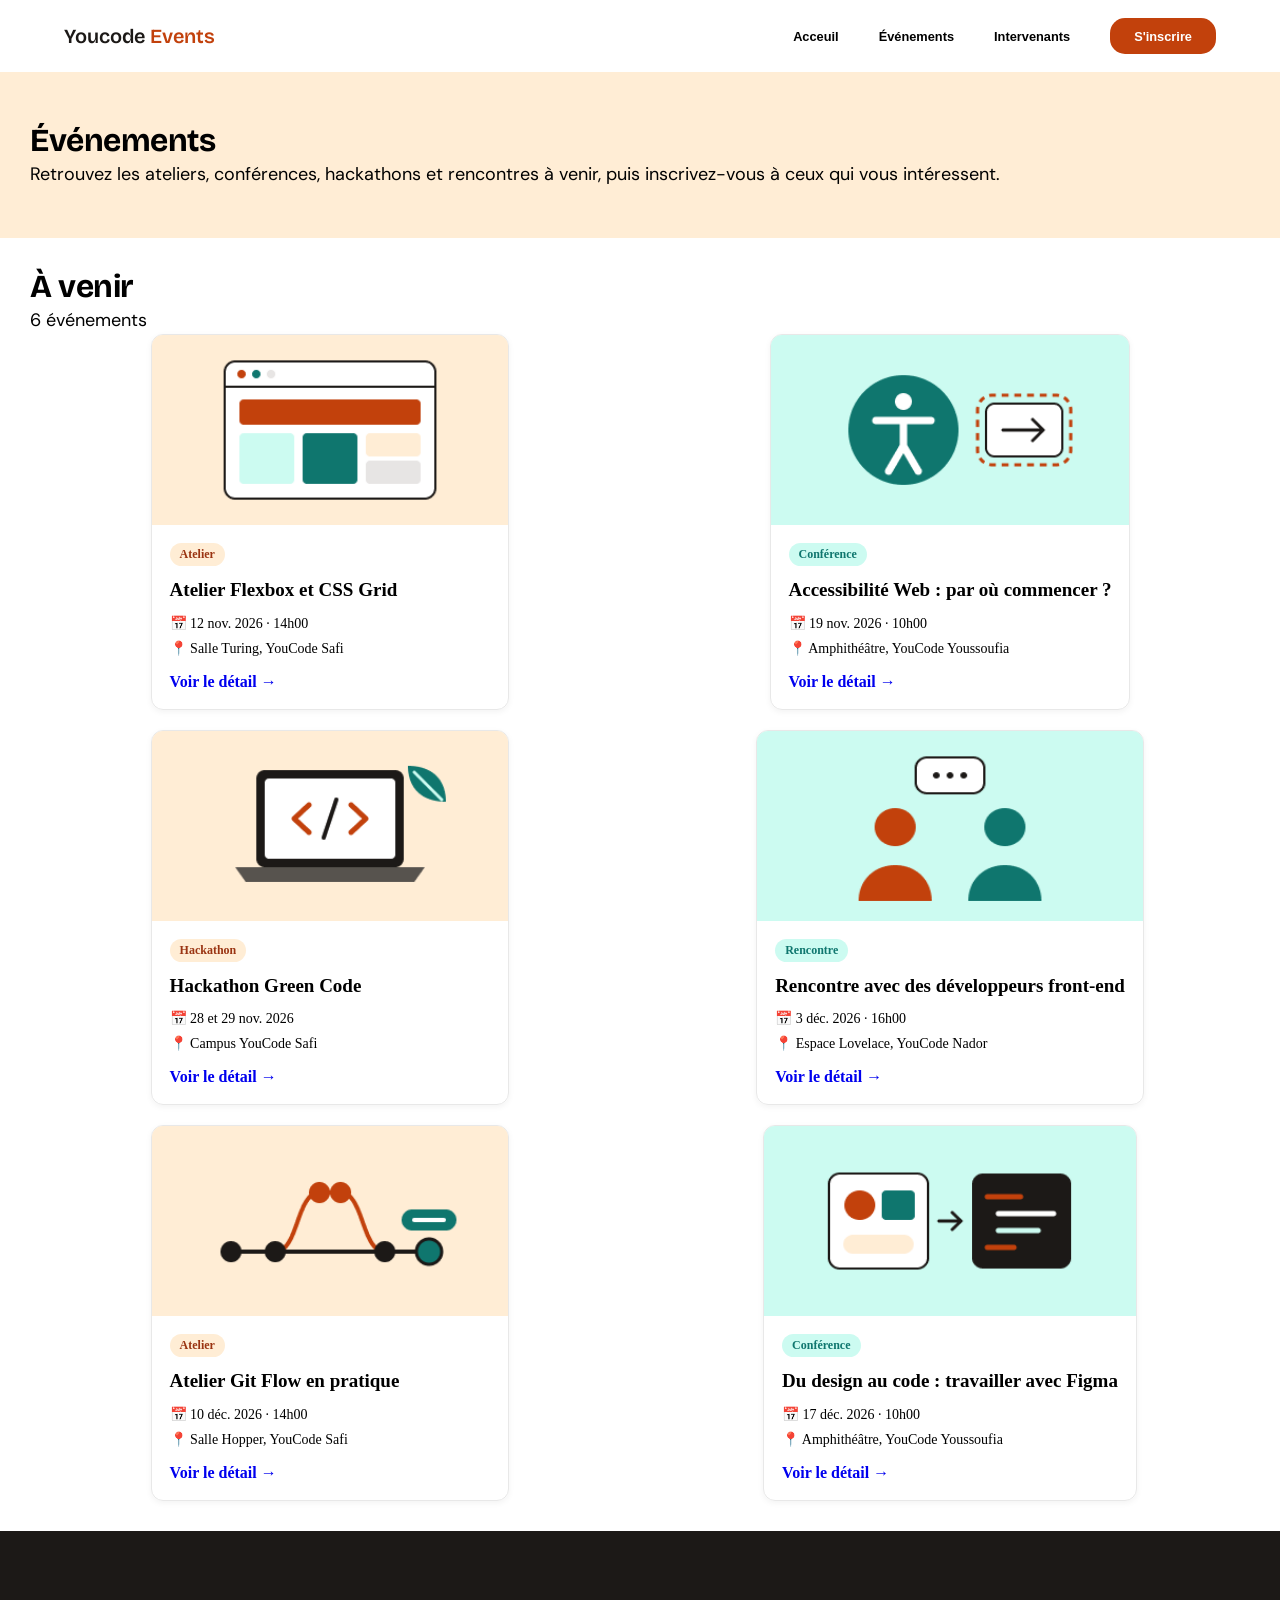
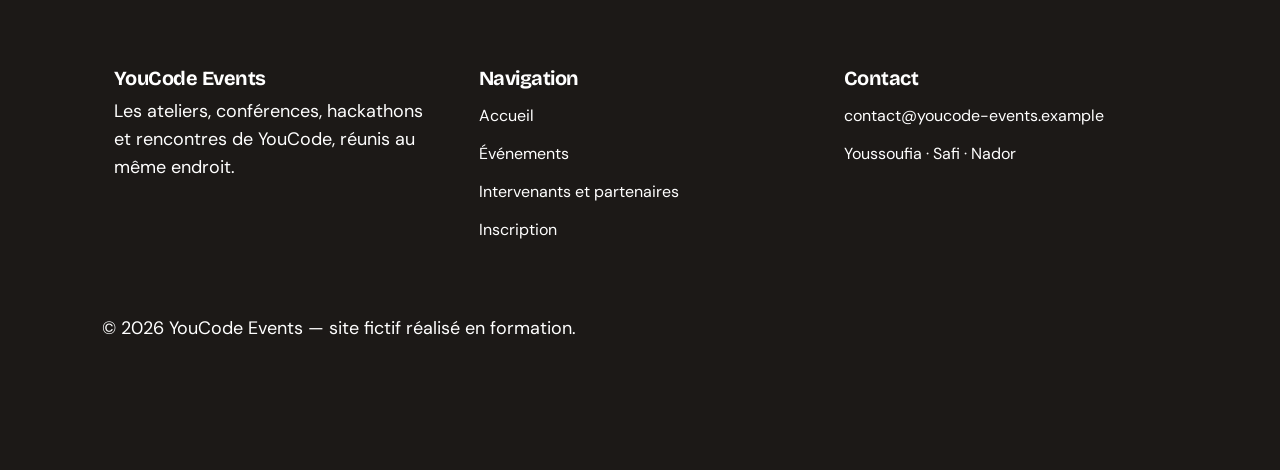
==== commit 32ed3daa: "Fix nissrine stylesheet links to use lowercase 'css'" ====
--- a/Evenments.html
+++ b/Evenments.html
@@ -5,8 +5,8 @@
     <meta charset="UTF-8">
     <meta name="viewport" content="width=device-width, initial-scale=1.0">
     <title>Youcode_events</title>
-    <link rel="stylesheet" href="CSS/style.css">
-    <link rel="stylesheet" href="CSS/responsive.css">
+    <link rel="stylesheet" href="css/style.css">
+    <link rel="stylesheet" href="css/responsive.css">
 </head>
 
 <body>
@@ -148,4 +148,4 @@
     <script src="script/menu.js"></script>
 </body>
 
-</html>+</html>
--- a/css/style.css
+++ b/css/style.css
@@ -0,0 +1,436 @@
+
+
+/* Imports  */
+
+@import url('https://fonts.googleapis.com/css2?family=Bricolage+Grotesque:opsz,wght@12..96,200..800&family=DM+Sans:ital,opsz,wght@0,9..40,100..1000;1,9..40,100..1000&display=swap');
+
+/* Colors */
+
+:root {
+    --bg-page : #FAFAF9;
+    --bg-surface : #FFFFFF;
+    --bg-muted: #F5F5F4;
+    --bg-inverse: #1C1917;
+    --primary : #c2410c;
+    --primary-hover : #9A3412;
+    --primary-soft: #FFEDD5;
+    --secondary: #0F766E;
+    --secondary-soft: #CCFBF1;
+    --text-primary : #1C1917;
+    --text-secondary : #57534E;
+    --text-inverse : #FFFFFF;
+    --border-default: #E7E5E4;
+    --border-input: #78716C;
+    --succes : #15803D;
+    --error : #B91C1C;
+}
+
+/* Typography */
+
+* {
+    margin: 0;
+    padding: 0;
+    box-sizing: border-box;
+    text-decoration: none;
+    border: none;
+    list-style: none;
+}
+
+body {
+    background-color: var(--background-muted);
+}
+
+h1 {
+    font-family: "Bricolage Grotesque", sans-serif;
+    font-weight: 700;
+    font-size: 40px;
+    line-height: 46px;
+    letter-spacing: -0.5px;
+    color: var(--text-primary);
+}
+
+.h2 {
+    font-family: "Bricolage Grotesque", sans-serif;
+    font-weight: 700;
+    font-size: 32px;
+    line-height: 38px;
+    letter-spacing: -0.5px;
+    color: var(--text-primary);
+}
+
+h3 {
+    font-family: "Bricolage Grotesque", sans-serif;
+    font-weight: 600;
+    font-size: 20px;
+    line-height: 26px;
+    letter-spacing: 0px;
+    color: var(--text-primary);
+}
+
+.lg-txt {
+    font-family: "DM Sans", sans-serif;
+    font-weight: 400;
+    font-size: 20px;
+    color: var(--text-secondary);
+}
+
+.txt {
+    font-family: 'DM Sans', sans-serif;
+    font-weight: 400;
+    font-size: 14px;
+    color: var(--text-secondary);
+}
+
+.sm-txt {
+    font-family: 'DM Sans', sans-serif;
+    font-weight: 400;
+    font-size: 14px;
+    color: var(--text-secondary);
+}
+
+.label-base {
+    font-family: 'DM Sans', sans-serif;
+    font-weight: 600;
+    font-size: 16px;
+    line-height: 24px;
+    letter-spacing: 0px;
+    color: var(--text-primary);
+}
+
+.label-sm {
+    font-family: 'DM Sans', sans-serif;
+    font-weight: 600;
+    font-size: 14px;
+    line-height: 20px;
+    letter-spacing: 0px;
+    color: var(--text-primary);
+}
+
+/* Global Components */
+
+.default-btn {
+    min-height: 48px;
+    padding: 12px 24px;
+    border-radius: 15px;
+    background-color: var(--primary);
+    color: var(--text-inverse);
+}
+
+.default-btn:hover {
+    background-color: var(--primary-hover);
+}
+
+.default-btn:focus {
+    background-color: var(--primary);
+    border: 3px solid var(--secondary);
+}
+
+.secondary-btn {
+    min-height: 48px;
+    padding: 12px 24px;
+    border-radius: 15px;
+    border: 2px solid var(--primary);
+    background-color: var(--bg-surface);
+    color: var(--primary);
+}
+
+.secondary-btn:hover {
+    background-color: var(--primary-soft);
+}
+
+.secondary-btn:focus {
+    border: 3px solid var(--secondary);
+}
+
+/* Inscription Page */
+
+.text-area {
+    min-height: 120px;
+    opacity: 1;
+    padding: 12px 16px;
+    border-radius: 15px;
+    border: 1px solid var(--border-input);
+}
+
+
+/* Nissrine */
+
+
+.Def{
+    background-color: #FFEDD5;
+    padding: 50px 30px;
+}
+.even{
+    padding: 30px 30px;
+}
+
+.events-grid {
+    display: grid;
+    place-items: center;
+    grid-template-columns: 1fr;
+    gap: 20px;   
+}
+
+.event-card {
+    max-width: 400px;
+    min-width: 320px;
+    overflow: hidden;
+    background-color: var(--white);
+    border: 1px solid #e8e8e8;
+    border-radius: 12px;
+    box-shadow: 0 2px 6px #0000000d;
+    display: grid;
+}
+
+.event-card img {
+    display: block;
+    width: 100%;
+    height: 190px;
+    object-fit: centrer;
+    background-color: var(--orange-light);
+}
+
+.event-content {
+    padding: 18px;
+}
+
+.category {
+    display: inline-block;
+    padding: 4px 10px;
+    border-radius: 20px;
+    background-color : var(--color-primary-soft, #FFEDD5);
+    color:#9A3412;
+    font-size: 12px;
+    font-weight: bold;
+}
+
+.category.conference {
+    background-color: var(--color-secondary-soft, #CCFBF1);
+    color:var(--color-secondary, #0F766E);
+;
+}
+
+.event-content h2 {
+    margin: 12px 0;
+    font-size: 19px;
+    line-height: 1.3;
+}
+
+.event-content p {
+    margin: 8px 0;
+    color: var(--muted);
+    font-size: 14px;
+}
+
+.event-content a {
+    display: inline-block;
+    margin-top: 8px;
+    font-weight: bold;
+}
+
+
+.hero {
+    min-height: 272px;
+    padding: 30px 16px;
+    background-color: #ffeed7;
+}
+
+.hero h1 {
+    margin: 0 0 18px;
+    font-size: 40px;
+    line-height: 1.25;
+    font-weight: 700;
+    color: #1f1f1f;
+}
+
+.hero p {
+    margin: 0;
+    font-size: 18px;
+    line-height: 1.6;
+    color: #595959;
+}
+
+
+.intervenants {
+    padding: 32px 16px;
+    background-color: #dcfce7;
+}
+
+.intervenants h2 {
+    margin: 0 0 32px;
+    text-align: center;
+    font-size: 28px;
+    color: #1c1917;
+}
+
+.intervenants-container {
+    display: flex;
+    flex-direction: column;
+}
+
+.intervenant-card {
+    width: 100%;
+    margin-bottom: 24px;
+    padding: 24px;
+    background-color: #ffffff;
+    border: 1px solid #e7e5e4;
+    border-radius: 14px;
+}
+
+.intervenant-photo {
+    width: 96px;
+    height: 96px;
+    margin: 0 auto 16px;
+    border-radius: 50%;
+    overflow: hidden;
+}
+
+.intervenant-photo img {
+    display: block;
+    width: 100%;
+    height: 100%;
+    object-fit: cover;
+    border-radius: 50%;
+}
+
+.intervenant-card h3 {
+    margin: 0 0 6px;
+    text-align: center;
+    font-size: 20px;
+    color: #1c1917;
+}
+
+.intervenant-card h4 {
+    margin: 0 0 14px;
+    text-align: center;
+    font-size: 14px;
+    font-weight: 600;
+    color: #c2410c;
+}
+
+.intervenant-card p {
+    margin: 0;
+    text-align: center;
+    font-size: 14px;
+    line-height: 1.6;
+    color: #57534e;
+}
+
+
+.avatar-vert {
+    background-color: #c9faf1;
+}
+
+
+.intervenant-card h3 {
+    margin: 0 0 6px;
+    font-size: 20px;
+    line-height: 1.3;
+    color: #252525;
+}
+
+
+.intervenant-card h4 {
+    margin: 0 0 14px;
+    font-size: 14px;
+    line-height: 1.4;
+    font-weight: 600;
+    color: #d83b0b;
+}
+
+
+.intervenant-card p {
+    margin: 0;
+    font-size: 14px;
+    line-height: 1.5;
+    color: #595959;
+}
+.footer {
+    width: 100%;
+    min-height: 60px;
+    background-color: #117c70;
+}
+.partenaires {
+    padding: 32px 16px;
+    background-color: #ffedd5;
+}
+
+.partenaires h2 {
+    margin: 0 0 16px;
+    text-align: center;
+    font-size: 28px;
+    color: #1c1917;
+}
+
+.partenaires-description {
+    margin: 0 0 32px 0;
+    text-align: center;
+    font-size: 16px;
+    line-height: 1.6;
+    color: #57534e;
+}
+
+.partenaires-container {
+    display: flex;
+    flex-direction: row;
+    flex-wrap: wrap;
+    gap: 16px;
+}
+
+.partenaire-card {
+    display: flex;
+    flex-direction: column;
+    align-items: center;
+    justify-content: center;
+    text-align: center;
+    width: calc(50% - 8px);
+    margin-bottom: 0;
+    padding: 16px 8px;
+    max-width:180px ;
+    min-width:159px ;
+    background-color: #ffffff;
+    border: 1px solid #e7e5e4;
+    border-radius: 12px;
+}
+
+.partenaire-logo {
+     width: 40px;
+    height: 40px;
+    margin: 0 0 12px;
+    border-radius: 8px;
+    background-color: #65c9d6;
+}
+
+.partenaire-card span {
+    text-align: center;
+    font-size: 14px;
+    line-height: 1.4;
+    color: #1c1917;
+}
+.heading {
+    font-weight: 700;
+    font-style: Bold;
+    font-size: 32px;
+    line-height: 38px;
+    letter-spacing: -0.5px;
+    color: var(--background-black);
+}
+
+.page-text {
+    font-family: "DM Sans", sans-serif;
+    font-weight: 400;
+    font-style: Regular;
+    font-size: 18px;
+    line-height: 28px;
+    letter-spacing: 0px;
+}
+
+.primary-btn {
+    margin: 20px 0 0 0;
+    width: 60%;
+    height: 9vh;
+    min-height: 48px;
+    padding: 12px 24px;
+    border-radius: 15px;
+    background-color: var(--primary);
+}
--- a/css/responsive.css
+++ b/css/responsive.css
@@ -0,0 +1,735 @@
+@import url("/css/style.css");
+
+@media screen and (min-width: 300px) {
+    header {
+        min-height: 8vh;    
+        max-height: 10vh;
+        display: flex;
+        justify-content: space-between;
+        align-items: center;
+        padding: 8px 16px;
+        background-color: var(--background-white);
+        border-bottom: 1px solid var(--border-color);
+    }
+    header > h3 > span {
+        color: var(--primary);
+    }
+    .page-info {
+        width: 100%;
+        min-height: 30vh;
+        background-color: var(--primary-soft);
+        display: flex;
+        padding: 10% 8%;
+    }
+    .page-header > p {
+        margin-top: 3%;
+        font-weight: 400;
+        color: var(--text);
+    }
+    .inscription-form {
+        min-height: 100vh;
+        display: flex;
+        align-items: center;
+        justify-content: center;
+        padding: 10% 8%;
+    }
+
+    .inscription-content {
+        width: 100%;
+        background-color: var(--background-white);
+        display: flex;
+        flex-direction: column;
+        align-items: flex-start;
+        gap: 10px;
+    }
+    .inscription-content > .fields {
+        display: flex;
+        flex-direction: column;
+        width: 100%;
+        min-height: 15vh;
+        gap: 10px;
+    }
+    .field {
+        width: 100%;
+        display: flex;
+        flex-direction: column;
+        justify-content: center;
+        gap: 10px;
+    }
+    .field > label {
+        display: flex;
+        flex-direction: column;
+    }
+    .field > label > input {
+        min-height: 48px;
+        padding: 12px 16px;
+        border-radius: 5px;
+        border: 1px solid var(--border-input);
+    }
+    .inscription-content > .event-picker,
+    .inscription-content > .level-picker {
+        width: 100%;
+    }
+    .inscription-content > .msg-field {
+        min-height: 30vh;
+        width: 100%;
+        margin-top: 10px;
+    } 
+
+    .inscription-content > .terms {
+        width: 100%;
+    }
+
+    .event-picker > label {
+        margin-top: 5px;
+        display: flex;
+        flex-direction: column;
+    }
+    .event-picker select {
+        margin-top: 5px;
+        width: 100%;
+        min-height: 48px;
+        border: 1px solid var(--border-input);
+        outline: none;
+        padding: 12px 16px;
+        border-radius: 5px;
+    }
+
+    .level-picker > h3 {
+        margin-bottom: 12px;
+    }
+    .radio-group {
+        display: flex;
+        flex-wrap: wrap;
+        align-items: center;
+        gap: 12px 24px;
+    }
+    .radio-option {
+        display: flex;
+        align-items: center;
+        gap: 10px;
+        cursor: pointer;
+        font-family: "DM Sans", sans-serif;
+        font-size: 15px;
+        color: var(--text-primary);
+    }
+
+    .radio-option input[type="radio"] {
+        appearance: none;
+        width: 22px;
+        height: 22px;
+        border: 2px solid var(--border-input);
+        border-radius: 50%;
+        display: flex;
+        align-items: center;
+        justify-content: center;
+        flex-shrink: 0;
+        cursor: pointer;
+    }
+
+    .radio-option input[type="radio"]:checked {
+        border-color: var(--primary);
+    }
+
+    .radio-option input[type="radio"]:checked::after {
+        content: "";
+        width: 12px;
+        height: 12px;
+        border-radius: 50%;
+        background-color: var(--primary);
+    }
+
+    .msg-field > label{
+        display: flex;
+        flex-direction: column;
+
+    }
+    .msg-field > label > textarea {
+        margin-top: 5px;
+        min-height: 30vh;
+        padding: 12px 16px;
+        border: 1px solid var(--border-input);
+        outline: none;
+        border-radius: 5px;
+        resize: none;
+    }
+    .terms {
+        display: flex;
+        gap: 5px;
+    }
+    .terms > input[type=checkbox] {
+        background-color: white;
+        appearance: none;
+        min-width: 24px;
+        height: 24px;
+        border-radius: 4px;
+        border: 2px solid var(--border-input);
+        cursor: pointer;
+        display: flex;
+        justify-content: center;
+        align-items: center;
+    }
+    .terms > input[type=checkbox]:checked {
+        border-color: var(--primary);
+    }
+    .terms > input[type=checkbox]:checked::after {
+        content: '';
+        width: 15px;
+        height: 15px;
+        background-color: var(--primary);
+    }
+
+    .terms > label {
+        font-family: 'DM Sans', sans-serif;
+        font-weight: 400;
+        font-style: Regular;
+        font-size: 16px;
+        line-height: 24px;
+        cursor: pointer;
+        margin-left: 5px;
+    }
+    footer {
+        padding: 10% 8%;
+        background-color: var(--bg-inverse);
+        display: flex;
+        flex-direction: column;
+        justify-content: center;
+        align-items: center;
+    }
+
+    footer > .row {
+        width: 100%;
+        display: flex;
+        flex-direction: column;
+        justify-content: center;
+        align-items: center;
+        gap: 20px;
+        margin-bottom: 3%;
+    }
+    .border {
+        width: 100%;
+        border-bottom: 1px solid #fff;
+    }
+    footer > .row > .youcode,
+    footer > .row > .navigation,
+    footer > .row > .contact {
+        width: 100%;
+        max-width: 600px;
+        color: var(--text-inverse);
+        font-size: 12px;
+    }
+    footer .heading {
+        color: var(--text-inverse);
+        font-size: 20px;
+    }
+    footer .navigation {
+        display: flex;
+        flex-direction: column;
+    }
+    footer .navigation > a {
+        color: #fff;
+        padding: 5px 0;
+        font-family: "DM sans", sans-serif;
+        font-weight: 400;
+        font-size: 16px;
+    }
+    footer > .copyright {
+        margin-top: 3%;
+        width: 100%;
+        color: #fff;
+    }
+    .large-menu {
+        display: none;
+    }
+    .menu {
+        position: absolute;
+        background: rgba(255, 255, 255, 0.8);
+        backdrop-filter: blur(20px);
+        display: flex;
+        flex-direction: column;
+        justify-content: center;
+        align-items: center;
+        gap: 8%;
+        height: 90vh;
+        width: 100%;
+    }
+    .menu > a {
+        color: var(--primary);
+    }
+    .menu > button > a {
+        color: var(--background-white);
+        font-size: 1.3rem;
+        font-weight: 700;
+    }
+    .hero-p {
+        border: 1px solid red;
+        gap: 30px;
+    }
+
+    .image>img {
+        width: 100%;
+        border-radius: 10px;
+    }
+
+    .hero {
+        background-color: #FFEDD5;
+        display: flex;
+        flex-direction: column;
+        width: 100%;
+
+    }
+    .botton2 :hover {
+        background-color: #fff;
+
+    }
+
+    .hero-BOX {
+        margin: 3vw;
+        /* border: 1px solid red; */
+        /* gap: 4vh; */
+    }
+
+    .grand-titre {
+        /* margin: 1rem; */
+        font-family: Arial, Helvetica, sans-serif;
+        font-weight: 700;
+        font-style: Bold;
+        font-size: 32px;
+        line-height: 38px;
+        letter-spacing: -0.5px;
+        font-weight: bolder;
+    }
+
+    .paragraphe {
+        font-family: Verdana, Geneva, Tahoma, sans-serif;
+        font-weight: 400;
+        font-style: Regular;
+        font-size: 18px;
+        line-height: 28px;
+        letter-spacing: 0px;
+
+    }
+
+    .box-label {
+        display: flex;
+        flex-direction: row;
+        padding: 12px;
+        margin-left: 12px;
+    }
+
+    .lable {
+        background-color: aquamarine;
+        padding: 3px;
+        border-radius: 15PX;
+        border: 1px solid rgb(101, 247, 198)
+    }
+
+    .botton1 {
+        display: flex;
+        flex-direction: column;
+        margin-top: 6px;
+        margin-bottom: 6px;
+        padding: 3px;
+    }
+
+    .botton2 {
+        align-items: center;
+        margin-bottom: 9px;
+
+    }
+
+    .botton2>button {
+        background-color: brown;
+        color: #FFEDD5;
+        border: 0;
+        padding: 12px 25%;
+        font-size: large;
+        border-radius: 5px;
+        width: 100%;
+
+
+    }
+
+    .botton1>button {
+
+        background-color: brown;
+        color: #FFEDD5;
+        border: 0cm;
+        padding: 12px 25%;
+        font-size: large;
+        border-radius: 5px;
+
+    }
+
+    .botton1>button>a {
+        text-decoration: none;
+        color: #fff;
+    }
+
+    /*!!!!!! NOUUVVELLLE SECTIONNNNN!!!!!§§§!§!!!!!!!§§§ */
+    .Prochains-événements {
+        display: flex;
+        flex-direction: column;
+        align-items: center;
+        /* justify-content: space-between; */
+        height: auto;
+    }
+
+    .deuxieme-titre {
+        /* margin-top: 1rem; */
+        font-family: Bricolage Grotesque;
+        font-weight: 700;
+        font-style: Bold;
+        font-size: 32px;
+        line-height: 38px;
+        letter-spacing: -0.5px;
+        /* margin-left: 12px; */
+    }
+
+    .less-cardes {
+        display: flex;
+        flex-wrap: wrap;
+        justify-content: flex-start;
+    }
+
+    .stat-box {
+        display: flex;
+        flex-direction: row;
+        flex-wrap: wrap;
+        justify-content: flex-start;
+    }
+
+    .plus-info {
+        font-family: DM Sans;
+        font-weight: 600;
+        font-size: 16px;
+        line-height: 24px;
+        letter-spacing: 0px;
+        margin-left: 12px;
+        color: brown;
+        text-decoration: none;
+    }
+
+    .Card {
+        border: 5px solid #4b46511b;
+        border-radius: 15px;
+        margin: 1rem 1rem;
+        min-width: 350px;
+        max-width: 350px;
+        height: 450px;
+        border: 1PX solid red;
+    }
+
+    .table-image {
+        /* border: 1px solid red; */
+        width: 100%;
+        height: auto;
+        margin-top: 0%;
+        border-radius: 15px;
+    }
+
+    .Card>div>img {
+        width: 100%;
+        height: 180px;
+    }
+
+    .lable1 {
+        font-family: 'Franklin Gothic Medium', 'Arial Narrow', Arial, sans-serif;
+        font-weight: 600;
+        font-size: 14px;
+        line-height: 20px;
+        letter-spacing: 0px;
+        padding: 5px 10px;
+        /* border: 1px solid red; */
+        background-color: #FFEDD5;
+        color: #9A3412;
+        border-radius: 15px;
+    }
+
+    .titre-cards {
+        border: 1px solid red;
+        margin: 2rem;
+        display: flex;
+        flex-wrap: wrap;
+        flex-direction: row;
+        justify-content: space-between;
+        align-items: center;
+        width: 80%;
+    }
+
+    .h3 {
+        /* border: 1px solid red; */
+        margin-left: 19px;
+        font-family: Arial, Helvetica, sans-serif;
+        font-weight: 600;
+        font-size: 20px;
+        line-height: 26px;
+        letter-spacing: 0px;
+        height: 52px;
+        /* background-color: aqua; */
+
+    }
+
+    .line-de-date {
+        display: flex;
+        flex-direction: row;
+        margin-left: 19px;
+        margin-top: 15px;
+    }
+
+    .icone-date,
+    .date-pargraphe {
+        align-items: center;
+        display: flex;
+    }
+
+    .date-pargraphe {
+        /* border: 1px solid red; */
+        padding: 6px;
+        font-family: Verdana, Geneva, Tahoma, sans-serif;
+        font-weight: 400;
+        font-size: 14px;
+        letter-spacing: 0px;
+
+    }
+
+    .icone-date {
+        /* border: 1px solid red; */
+        padding: 6px;
+        line-height: 30px;
+
+    }
+
+    .line-de-localization {
+        display: flex;
+        flex-direction: row;
+        vertical-align: center;
+        margin-left: 19px;
+        /* margin-top: 10px; */
+    }
+
+    .localization-icone,
+    .p-localization {
+        display: flex;
+        align-items: center;
+    }
+
+    .localization-icone {
+        /* border: 1px solid red; */
+        padding: 6px;
+    }
+
+    .p-localization {
+        /* border: 1px solid red; */
+        padding: 6px;
+        font-family: Verdana, Geneva, Tahoma, sans-serif;
+        font-weight: 400;
+        font-size: 14px;
+        line-height: 20px;
+        letter-spacing: 0px;
+    }
+
+    .Chiffres-clés {
+        background-color: #C2410C;
+
+    }
+
+    .stat-box {
+        display: flex;
+        flex-direction: row;
+        justify-content: space-around;
+
+    }
+
+    #white-color {
+        color: #fff;
+    }
+
+    .stat-p {
+        color: #fff;
+    }
+
+    .Stat {
+        padding-left: 1rem;
+        padding-bottom: 1rem;
+        padding-top: 1rem;
+        /* border: 1px solid #fff ; */
+        min-width: 200px;
+        max-width: 200px;
+        width: 100px;
+    }
+
+    /************** categories$$$$section **********/
+    .Catégories {
+        /* border: 4px solid red; */
+
+    }
+
+    .Catégories-box {
+        margin: 2rem;
+
+    }
+
+    .boxes-c {
+        display: flex;
+        flex-wrap: wrap;
+    }
+
+    .card-Catégorie {
+        margin-top: 2rem;
+        width: 300px;
+        border: 1px solid rgb(159, 153, 153);
+        border-radius: 5px;
+        height: auto;
+        align-items: center;
+        /* padding: 3rem; */
+
+    }
+
+    .card-icon {
+        /* border: 1px solid red; */
+        width: 4rem;
+        margin: 1rem;
+        /* width: fit-content; */
+    }
+
+    .text-de-categories {
+        font-family:'Gill Sans', 'Gill Sans MT', Calibri, 'Trebuchet MS', sans-serif;
+        font-weight: 400;
+        font-size: 14px;
+        line-height: 20px;
+        letter-spacing: 0px;
+        color: #827c7c;
+        margin-bottom: 20px;
+        margin-left: 20px;
+    }
+}
+
+@media screen and (min-width: 768px) {
+
+    footer {
+        max-height: 60vh;
+    }
+
+    /* Nissrine */
+    .events-grid{
+     grid-template-columns: repeat(2, minmax(0, 1fr))
+    }
+
+    header > #menuIcon {
+        display: none;
+    } 
+    .large-menu {
+        height: 100%;
+        display: flex;
+        align-items: center;
+        justify-content: center;
+        gap: 40px;
+    }
+    .large-menu > a {
+        font-family: "label", sans-serif;
+        color: var(--text);
+        font-weight: 600;
+        font-size: 0.8rem;
+    }
+    .large-menu > button {
+        width: 50%;
+        min-height: 36px;
+        padding: 2px 24px;
+        border-radius: 15px;
+        background-color: var(--primary);
+    }
+    .large-menu > button > a {
+        color: var(--text-inverse);
+        font-weight: 600;
+        font-size: 0.8rem;
+    }
+    .inscription-content {
+        padding: 32px;
+        align-items: flex-start;
+    }
+    footer > .row {
+        flex-direction: row;
+        align-items: stretch;
+        justify-content: space-around;
+    }
+
+    footer > .row > .youcode,
+    footer > .row > .navigation,
+    footer > .row > .contact {
+        width: 30%;
+        height: 100%;
+        margin: 0;
+    }
+
+    footer > .copyright {
+        width: 100%;
+    }
+
+    .fields {
+        width: 100%;
+        margin-top: 15px;
+        flex-direction: row;
+        min-height: 15vh;
+    }
+    .fields > .field {
+        flex-direction: row;
+        width: 100%;
+        min-height: 15vh;
+    }
+    .field > label {
+        width: 50%;
+    }
+}
+
+@media screen and (min-width : 1280px) {
+    header {
+        padding: 1% 5%;
+    }
+}
+
+
+.hidden {
+    display: none;
+}
+@media screen and (min-width: 768px) {
+     .intervenants-container {
+        display: flex;
+        flex-direction: row;
+        flex-wrap: wrap;
+        gap: 24px;
+    }
+
+    .intervenant-card {
+         width: calc((100% - 48px) / 3);
+         margin-bottom: 0;
+         box-sizing: border-box;
+    }
+    .partenaires-container {
+        display: flex;
+        flex-direction: row;
+        flex-wrap: wrap;
+        justify-content: space-between;
+        gap: 16px;
+    }
+    .partenaire-card {
+    
+    box-sizing: border-box;
+}
+}
+@media screen and (min-with:1280) {
+      .intervenants,
+    .partenaires {
+        padding: 48px 5%;
+    }
+    
+    .partenaires-container {
+          flex-direction: row;
+        flex-wrap: nowrap;
+        gap: 16px;
+    }
+    .partenaires-card {
+         flex: 1;
+        width: auto;
+    }
+}
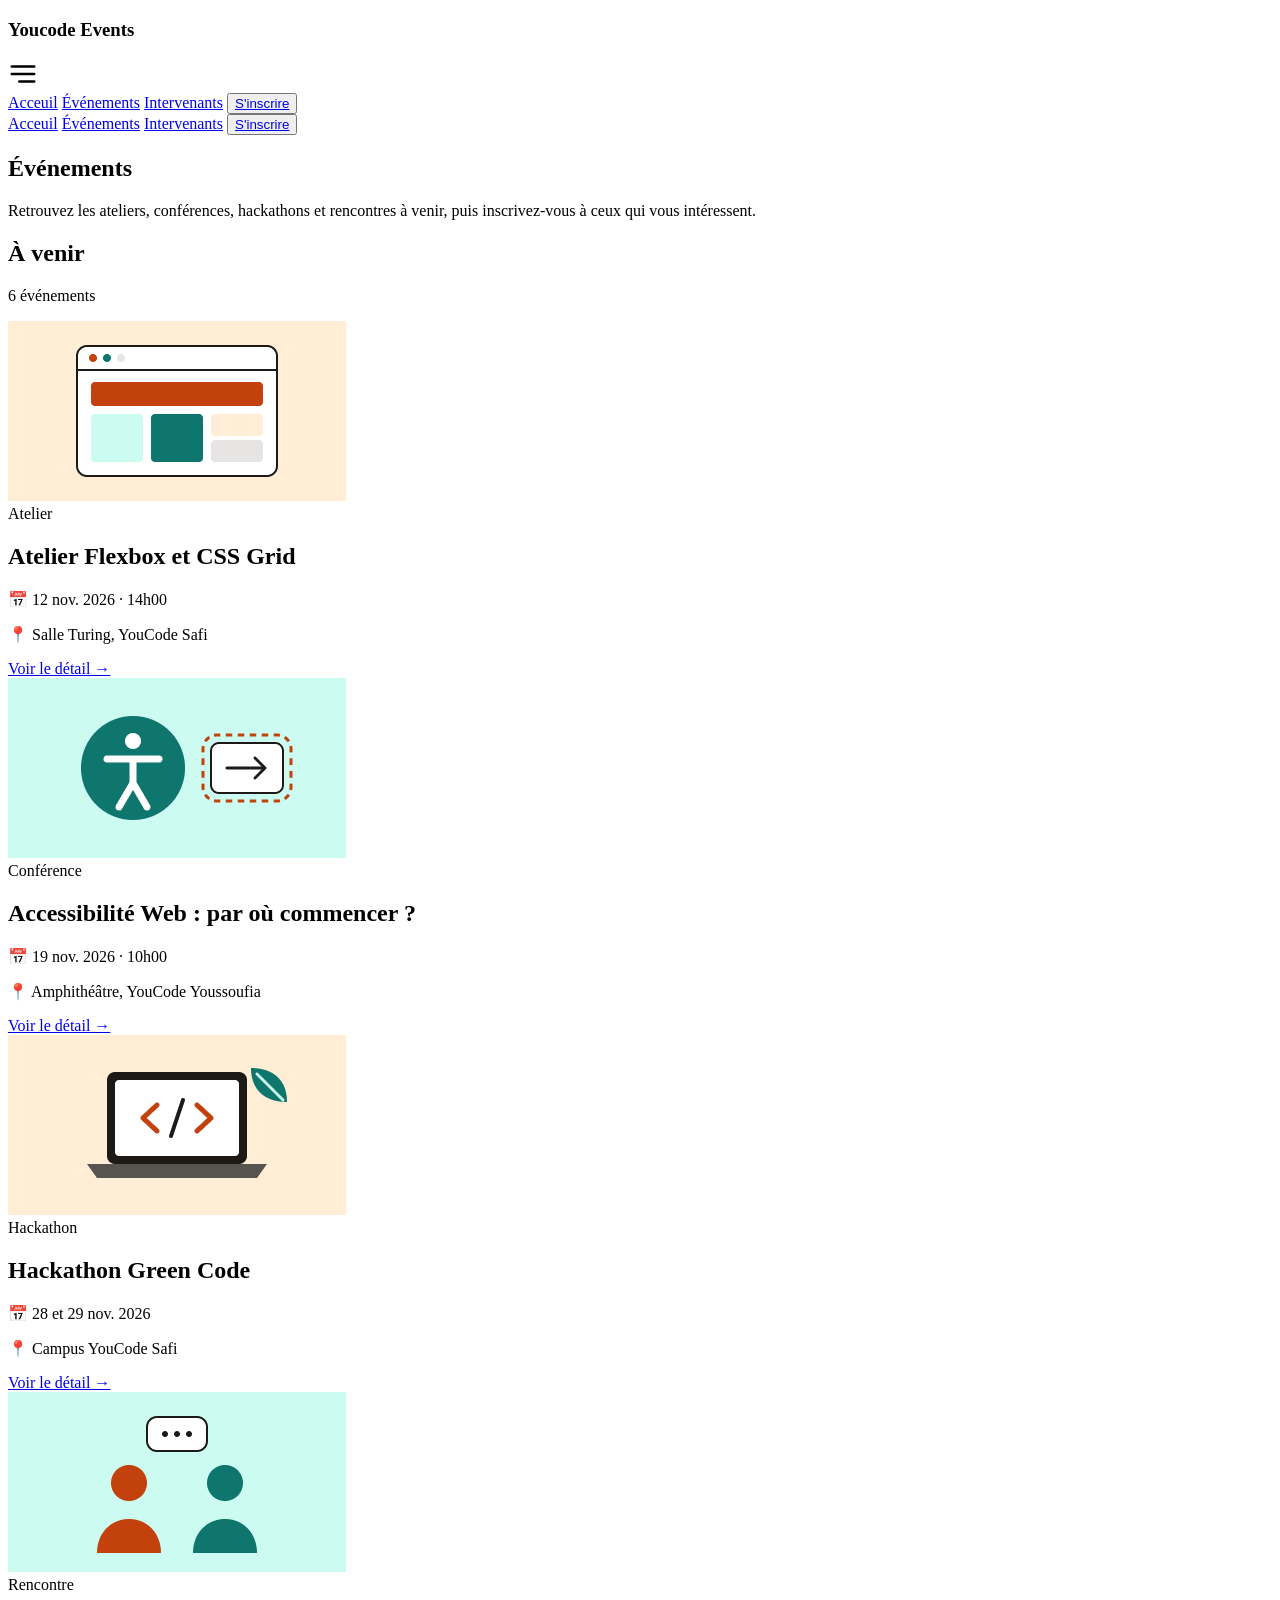
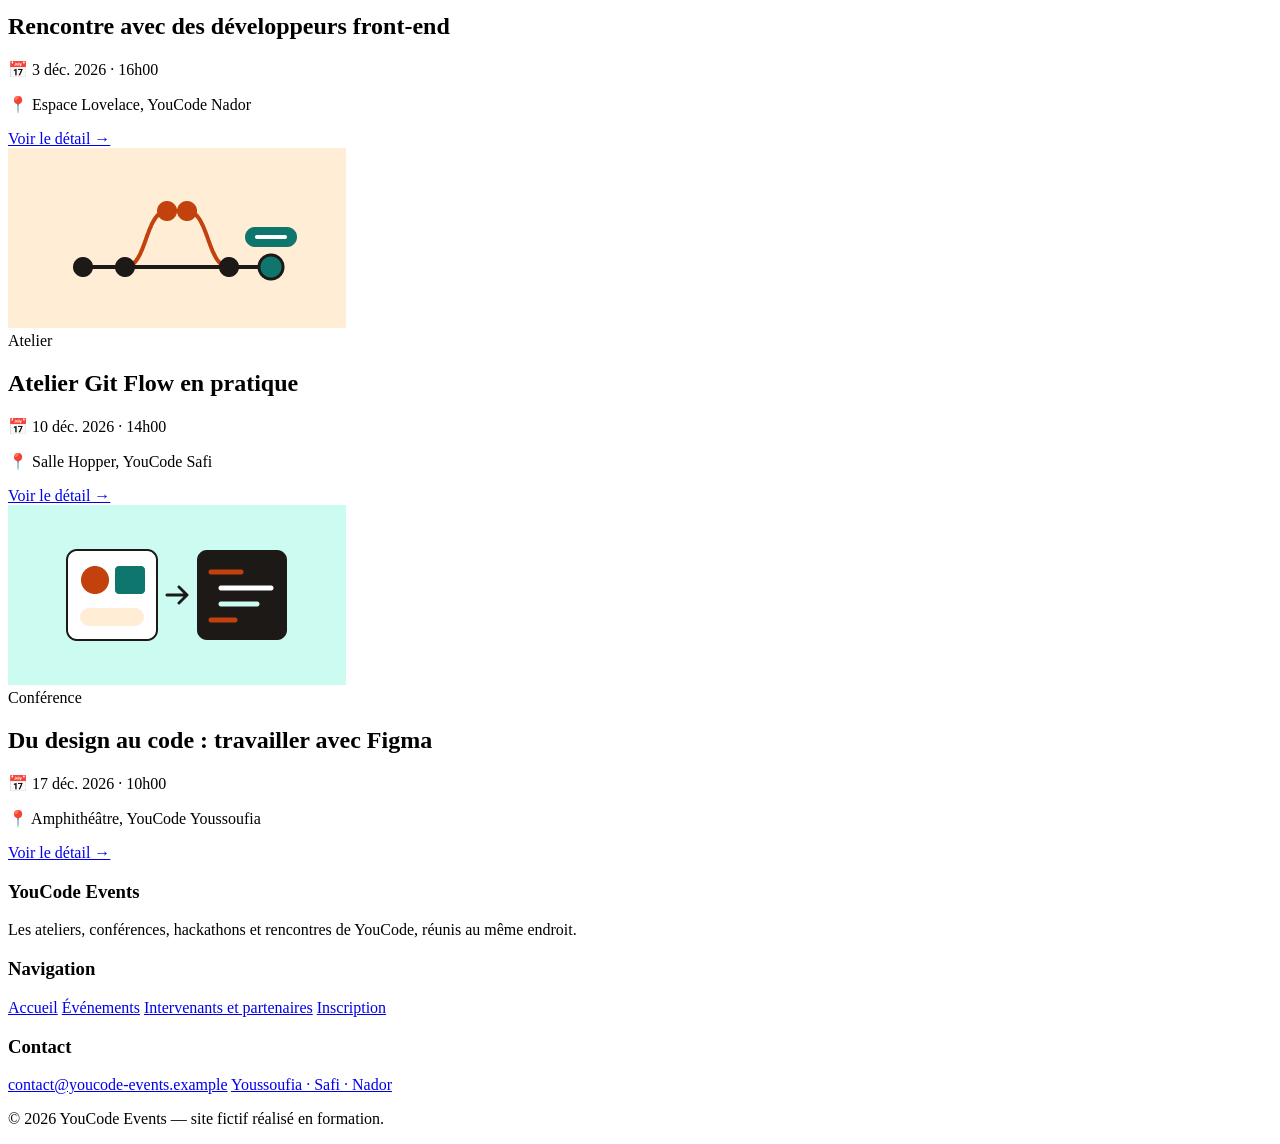
==== commit eebf9531: "FIxing merge conflicts" ====
--- a/Evenments.html
+++ b/Evenments.html
@@ -5,8 +5,8 @@
     <meta charset="UTF-8">
     <meta name="viewport" content="width=device-width, initial-scale=1.0">
     <title>Youcode_events</title>
-    <link rel="stylesheet" href="css/style.css">
-    <link rel="stylesheet" href="css/responsive.css">
+    <link rel="stylesheet" href="CSS/style.css">
+    <link rel="stylesheet" href="CSS/responsive.css">
 </head>
 
 <body>
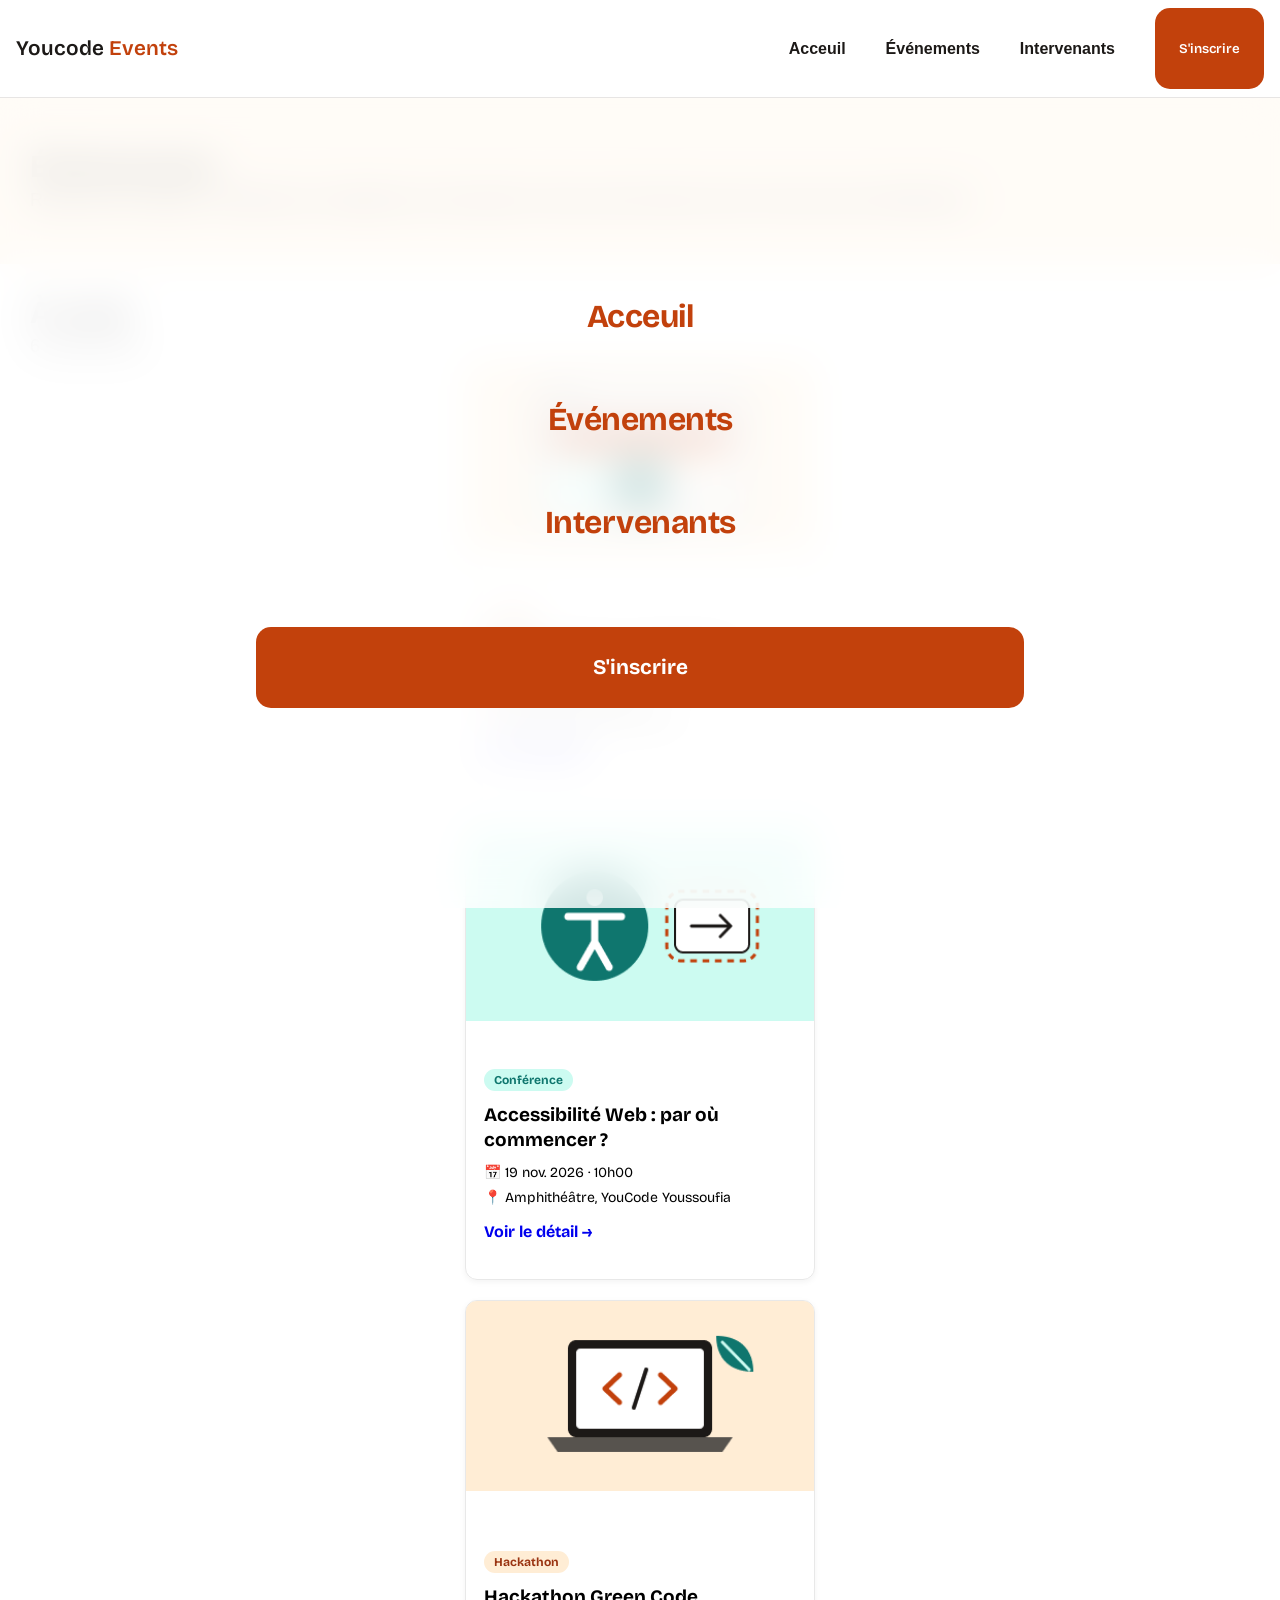
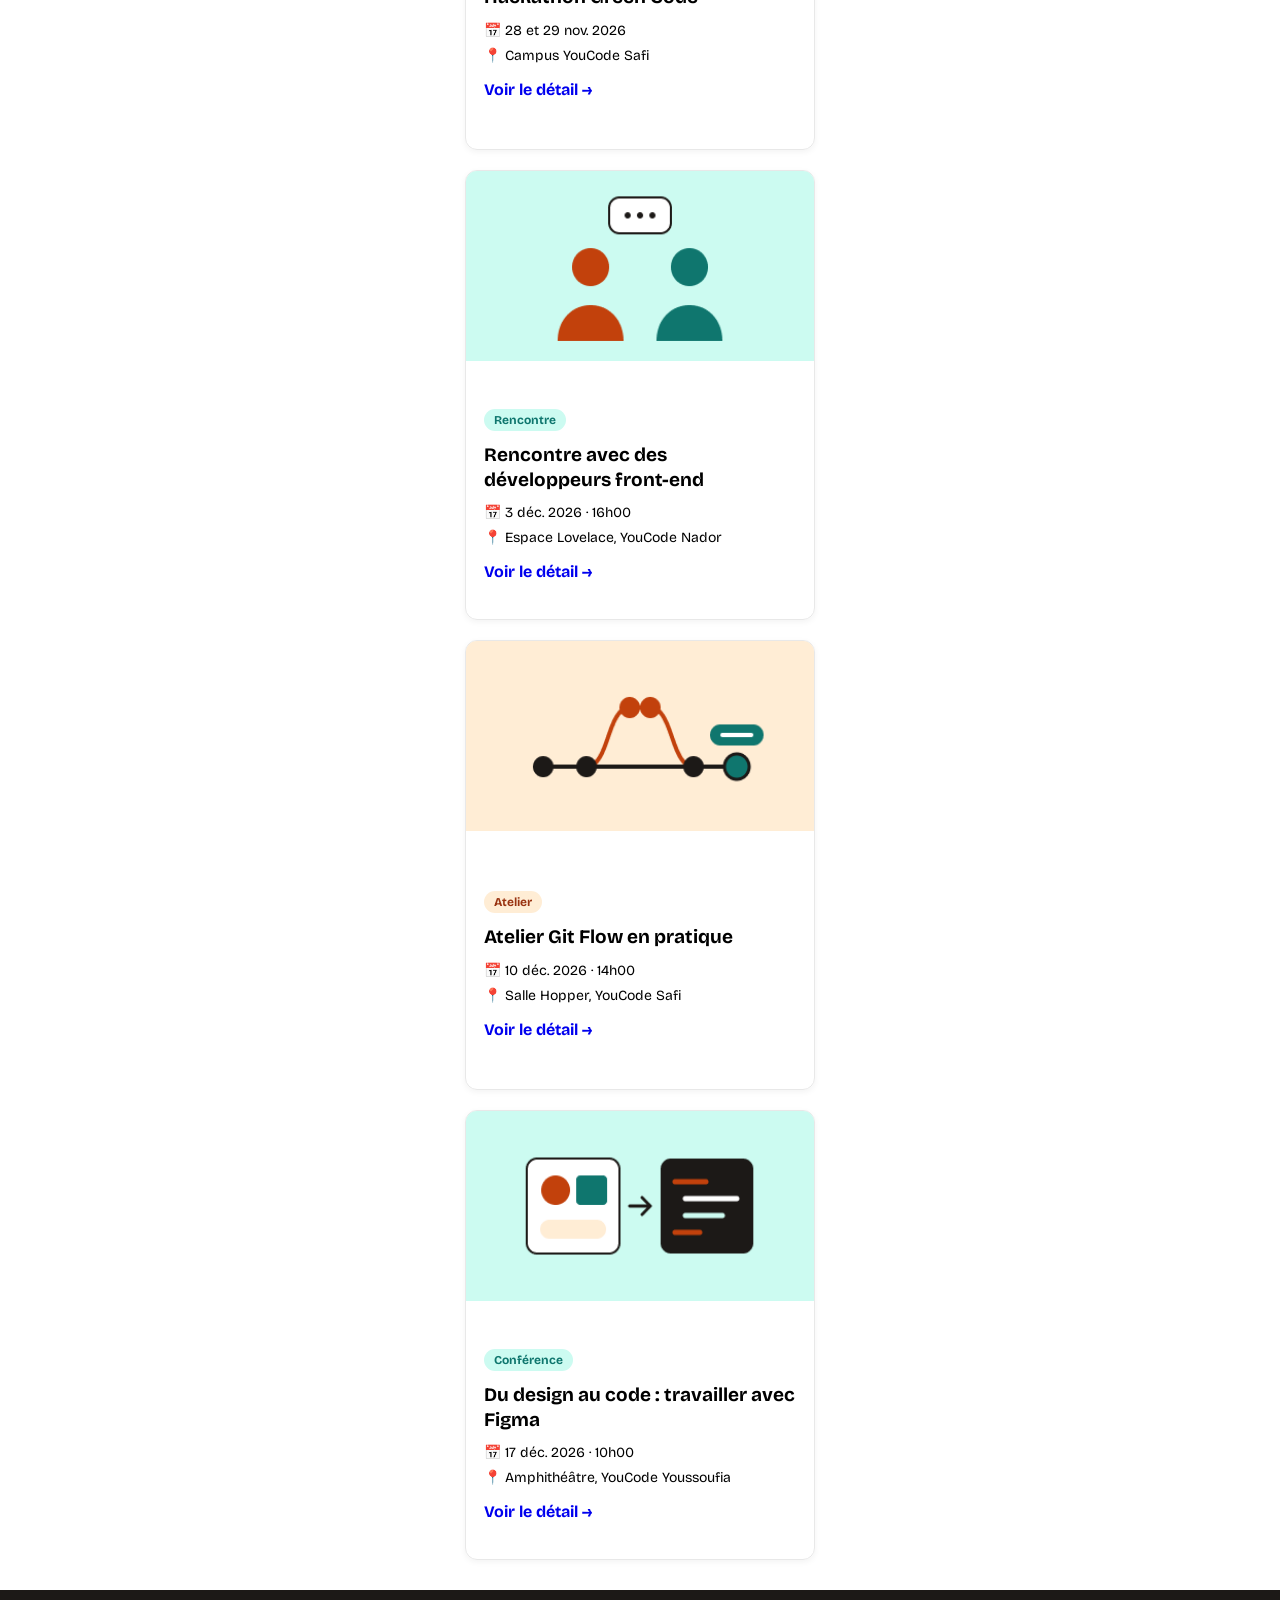
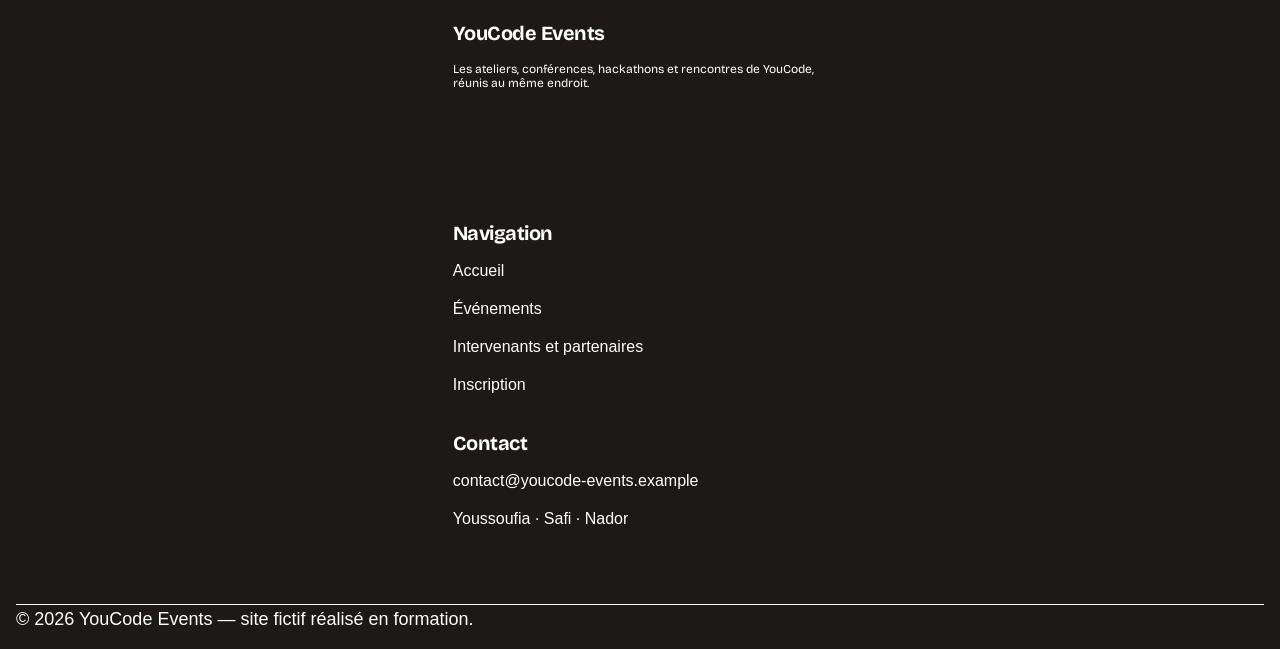
==== commit 9d3ac044: "ajouter le lien sur tous les pages" ====
--- a/Evenments.html
+++ b/Evenments.html
@@ -5,8 +5,8 @@
     <meta charset="UTF-8">
     <meta name="viewport" content="width=device-width, initial-scale=1.0">
     <title>Youcode_events</title>
-    <link rel="stylesheet" href="CSS/style.css">
-    <link rel="stylesheet" href="CSS/responsive.css">
+    <link rel="stylesheet" href="css/style.css">
+    <link rel="stylesheet" href="css/responsive.css">
 </head>
 
 <body>
@@ -19,10 +19,10 @@
             </svg>
         </div>
         <nav class="large-menu">
-            <a href="#">Acceuil</a>
-            <a href="#">Événements</a>
-            <a href="#">Intervenants</a>
-            <button><a href="#">S'inscrire</a></button>
+            <a href="index.html">Acceuil</a>
+            <a href="Evenments.html">Événements</a>
+            <a href="intervanant.html">Intervenants</a>
+            <button><a href="inscription.html">S'inscrire</a></button>
         </nav>
     </header>
     <nav class="menu hidden">
@@ -119,19 +119,18 @@
             </div>
         </section>
     </main>
-    <footer>
+        <footer>
         <div class="row">
             <div class="youcode">
                 <h3 class="heading">YouCode Events</h3>
-                <p class="page-text">Les ateliers, conférences, hackathons et rencontres de YouCode, réunis au même
-                    endroit.</p>
+                <p class="sm-txt" style="color: #fff; margin: 10px 0 0 0;">Les ateliers, conférences, hackathons et rencontres de YouCode, réunis au même endroit.</p>
             </div>
             <div class="navigation">
                 <h3 class="heading">Navigation</h3>
-                <a class="page-text" href="#">Accueil</a>
-                <a class="page-text" href="#">Événements</a>
-                <a class="page-text" href="#">Intervenants et partenaires</a>
-                <a class="page-text" href="#">Inscription</a>
+                <a class="page-text" href="index.html">Accueil</a>
+                <a class="page-text" href="Evenments.html">Événements</a>
+                <a class="page-text" href="intervanant.html">Intervenants et partenaires</a>
+                <a class="page-text" href="inscription.html">Inscription</a>
             </div>
             <div class="contact navigation">
                 <h3 class="heading">Contact</h3>
@@ -139,6 +138,7 @@
                 <a class="page-text" href="#">Youssoufia · Safi · Nador</a>
             </div>
         </div>
+        <div class="border"></div>
         <section class="copyright">
             <p class="page-text">© 2026 YouCode Events — site fictif réalisé en formation.</p>
         </section>
--- a/css/style.css
+++ b/css/style.css
@@ -0,0 +1,332 @@
+
+
+/* Imports  */
+
+
+@import url('https://fonts.googleapis.com/css2?family=Bricolage+Grotesque:opsz,wght@12..96,200..800&family=IBM+Plex+Mono:ital,wght@0,100;0,200;0,300;0,400;0,500;0,600;0,700;1,100;1,200;1,300;1,400;1,500;1,600;1,700&family=Inter:ital,opsz,wght@0,14..32,100..900;1,14..32,100..900&display=swap');
+
+:root {
+    --primary : #c2410c;
+    --primary-soft: #FFEDD5;
+    --secondary: #0F766E;
+    --background-black: #1C1917;
+    --background-white: #FFFFFF;
+    --border-color : #E7E5E4;
+    --text : #57534E;
+}
+
+* {
+    margin: 0;
+    box-sizing: border-box;
+    font-family: "Bricolage Grotesque", sans-serif;
+    text-decoration: none;
+    border: none;
+    list-style: none;
+}
+
+.heading {
+    font-weight: 700;
+    font-size: 32px;
+    line-height: 38px;
+    letter-spacing: -0.5px;
+    color: var(--background-black);
+}
+
+.page-text {
+    font-family: "DM Sans", sans-serif;
+    font-weight: 400;
+    font-style: Regular;
+    font-size: 18px;
+    line-height: 28px;
+    letter-spacing: 0px;
+}
+
+.primary-btn {
+    margin: 20px 0 0 0;
+    width: 60%;
+    height: 9vh;
+    min-height: 48px;
+    padding: 12px 24px;
+    border-radius: 15px;
+    background-color: var(--primary);
+}
+.Def{
+    background-color: #FFEDD5;
+    padding: 50px 30px;
+}
+.even{
+    padding: 30px 30px;
+}
+
+.events-grid {
+    display: grid;
+    place-items: center;
+    grid-template-columns: 1fr;
+    gap: 20px;   
+}
+
+.event-card {
+    height:450px;
+    max-width: 320px;
+    min-width: 350px;
+    overflow: hidden;
+    background-color: var(--white);
+    border: 1px solid #e8e8e8;
+    border-radius: 12px;
+    box-shadow: 0 2px 6px #0000000d;
+    display: grid;
+    gap: 10px;
+}
+
+.event-card img {
+    display: block;
+    width: 100%;
+    height: 190px;
+    object-fit: centrer;
+    background-color: var(--orange-light);
+}
+
+.event-content {
+    padding: 18px;
+}
+
+.category {
+    display: inline-block;
+    padding: 4px 10px;
+    border-radius: 20px;
+    background-color : var(--color-primary-soft, #FFEDD5);
+    color:#9A3412;
+    font-size: 12px;
+    font-weight: bold;
+}
+
+.category.conference {
+    background-color: var(--color-secondary-soft, #CCFBF1);
+    color:var(--color-secondary, #0F766E);
+;
+}
+
+.event-content h2 {
+    margin: 12px 0;
+    font-size: 19px;
+    line-height: 1.3;
+}
+
+.event-content p {
+    margin: 8px 0;
+    color: var(--muted);
+    font-size: 14px;
+}
+
+.event-content a {
+    display: inline-block;
+    margin-top: 8px;
+    font-weight: bold;
+}
+
+
+.hero {
+    min-height: 272px;
+    padding: 30px 16px;
+    background-color: #ffeed7;
+}
+
+.hero h1 {
+    margin: 0 0 18px;
+    font-size: 40px;
+    line-height: 1.25;
+    font-weight: 700;
+    color: #1f1f1f;
+}
+
+.hero p {
+    margin: 0;
+    font-size: 18px;
+    line-height: 1.6;
+    color: #595959;
+}
+
+
+.intervenants {
+    padding: 32px 16px;
+    background-color: #dcfce7;
+}
+
+.intervenants h2 {
+    margin: 0 0 32px;
+    text-align: center;
+    font-size: 28px;
+    color: #1c1917;
+}
+
+.intervenants-container {
+    display: flex;
+    flex-direction: column;
+}
+
+.intervenant-card {
+    width: 100%;
+    margin-bottom: 24px;
+    padding: 24px;
+    background-color: #ffffff;
+    border: 1px solid #e7e5e4;
+    border-radius: 14px;
+}
+
+.intervenant-photo {
+    width: 96px;
+    height: 96px;
+    margin: 0 auto 16px;
+    border-radius: 50%;
+    overflow: hidden;
+}
+
+.intervenant-photo img {
+    display: block;
+    width: 100%;
+    height: 100%;
+    object-fit: cover;
+    border-radius: 50%;
+}
+
+.intervenant-card h3 {
+    margin: 0 0 6px;
+    text-align: center;
+    font-size: 20px;
+    color: #1c1917;
+}
+
+.intervenant-card h4 {
+    margin: 0 0 14px;
+    text-align: center;
+    font-size: 14px;
+    font-weight: 600;
+    color: #c2410c;
+}
+
+.intervenant-card p {
+    margin: 0;
+    text-align: center;
+    font-size: 14px;
+    line-height: 1.6;
+    color: #57534e;
+}
+
+
+.avatar-vert {
+    background-color: #c9faf1;
+}
+
+
+.intervenant-card h3 {
+    margin: 0 0 6px;
+    font-size: 20px;
+    line-height: 1.3;
+    color: #252525;
+}
+
+
+.intervenant-card h4 {
+    margin: 0 0 14px;
+    font-size: 14px;
+    line-height: 1.4;
+    font-weight: 600;
+    color: #d83b0b;
+}
+
+
+.intervenant-card p {
+    margin: 0;
+    font-size: 14px;
+    line-height: 1.5;
+    color: #595959;
+}
+.footer {
+    width: 100%;
+    min-height: 60px;
+    background-color: #117c70;
+}
+.partenaires {
+    padding: 32px 16px;
+    background-color: #ffedd5;
+}
+
+.partenaires h2 {
+    margin: 0 0 16px;
+    text-align: center;
+    font-size: 28px;
+    color: #1c1917;
+}
+
+.partenaires-description {
+    margin: 0 0 32px 0;
+    text-align: center;
+    font-size: 16px;
+    line-height: 1.6;
+    color: #57534e;
+}
+
+.partenaires-container {
+    display: flex;
+    flex-direction: row;
+    flex-wrap: wrap;
+    gap: 16px;
+}
+
+.partenaire-card {
+    display: flex;
+    flex-direction: column;
+    align-items: center;
+    justify-content: center;
+    text-align: center;
+    width: calc(50% - 8px);
+    margin-bottom: 0;
+    padding: 16px 8px;
+    max-width:180px ;
+    min-width:159px ;
+    background-color: #ffffff;
+    border: 1px solid #e7e5e4;
+    border-radius: 12px;
+}
+
+.partenaire-logo {
+     width: 40px;
+    height: 40px;
+    margin: 0 0 12px;
+    border-radius: 8px;
+    background-color: #65c9d6;
+}
+
+.partenaire-card span {
+    text-align: center;
+    font-size: 14px;
+    line-height: 1.4;
+    color: #1c1917;
+}
+.heading {
+    font-weight: 700;
+    font-style: Bold;
+    font-size: 32px;
+    line-height: 38px;
+    letter-spacing: -0.5px;
+    color: var(--background-black);
+}
+
+.page-text {
+    font-family: "DM Sans", sans-serif;
+    font-weight: 400;
+    font-style: Regular;
+    font-size: 18px;
+    line-height: 28px;
+    letter-spacing: 0px;
+}
+
+.primary-btn {
+    margin: 20px 0 0 0;
+    width: 60%;
+    height: 9vh;
+    min-height: 48px;
+    padding: 12px 24px;
+    border-radius: 15px;
+    background-color: var(--primary);
+}
--- a/css/responsive.css
+++ b/css/responsive.css
@@ -0,0 +1,593 @@
+
+@import url("/css/style.css");
+
+@media screen and (min-width: 375px) {
+    header {
+        min-height: 9vh;    
+        display: flex;
+        justify-content: space-between;
+        align-items: center;
+        padding: 8px 16px;
+        background-color: var(--background-white);
+        border-bottom: 1px solid var(--border-color);
+    }
+    header > h3 {
+        font-weight: 600;
+        font-size: 1.3rem;
+        line-height: 26px;
+        color: var(--background-black);
+    }
+    header > h3 > span {
+        font-weight: 600;
+        font-size: 1.3rem;
+        line-height: 26px;
+        color: var(--primary);
+    }
+    .page-info {
+        min-height: 40vh;
+        background-color: red;
+        padding: 48px 16px;
+    }
+
+    footer {
+        padding: 24px 16px 16px;
+        background-color: var(--background-black);
+        display: flex;
+        flex-direction: column;
+        justify-content: flex-start;
+        align-items: center;
+<<<<<<< HEAD
+        gap: 24px;
+=======
+>>>>>>> 3b5f5c68483fa00fdaa7c1fca17865ebb2025aa6
+    }
+
+    footer > .row {
+        width: 100%;
+        display: flex;
+        flex-direction: column;
+        justify-content: center;
+        align-items: center;
+        gap: 20px;
+        border-bottom: 1px solid #fff;
+    }
+
+    footer > .row > .youcode,
+    footer > .row > .navigation,
+    footer > .row > .contact {
+        width: 100%;
+        max-width: 600px;
+        min-height: 20vh;
+        color: var(--background-white);
+        font-size: 12px;
+    }
+    footer .heading {
+        color: var(--background-white);
+        font-size: 20px;
+    }
+    footer .navigation {
+        display: flex;
+        flex-direction: column;
+    }
+    footer .navigation > a {
+        color: #fff;
+        padding: 5px 0;
+        font-family: "DM sans", sans-serif;
+        font-weight: 400;
+        font-size: 16px;
+    }
+    footer > .copyright {
+        width: 100%;
+        color: #fff;
+    }
+    .large-menu {
+        display: none;
+    }
+    .menu {
+        position: absolute;
+        background: rgba(255, 255, 255, 0.8);
+        backdrop-filter: blur(20px);
+        display: flex;
+        flex-direction: column;
+        justify-content: center;
+        align-items: center;
+        gap: 8%;
+        height: 90vh;
+        width: 100%;
+    }
+    .menu > a {
+        color: var(--primary);
+    }
+    .menu > button > a {
+        color: var(--background-white);
+        font-size: 1.3rem;
+        font-weight: 700;
+    }
+    .hero-p {
+        border: 1px solid red;
+        gap: 30px;
+    }
+
+    .image>img {
+        width: 100%;
+        border-radius: 10px;
+    }
+
+    .hero {
+        background-color: #FFEDD5;
+        display: flex;
+        flex-direction: column;
+        width: 100%;
+
+    }
+    .botton2 :hover {
+        background-color: #fff;
+
+    }
+
+    .hero-BOX {
+        margin: 3vw;
+        /* border: 1px solid red; */
+        /* gap: 4vh; */
+    }
+
+    .grand-titre {
+        /* margin: 1rem; */
+        font-family: Arial, Helvetica, sans-serif;
+        font-weight: 700;
+        font-style: Bold;
+        font-size: 32px;
+        line-height: 38px;
+        letter-spacing: -0.5px;
+        font-weight: bolder;
+    }
+
+    .paragraphe {
+        font-family: Verdana, Geneva, Tahoma, sans-serif;
+        font-weight: 400;
+        font-style: Regular;
+        font-size: 18px;
+        line-height: 28px;
+        letter-spacing: 0px;
+
+    }
+
+    .box-label {
+        display: flex;
+        flex-direction: row;
+        padding: 12px;
+        margin-left: 12px;
+    }
+
+    .lable {
+        background-color: aquamarine;
+        padding: 3px;
+        border-radius: 15PX;
+        border: 1px solid rgb(101, 247, 198)
+    }
+
+    .botton1 {
+        display: flex;
+        flex-direction: column;
+        margin-top: 6px;
+        margin-bottom: 6px;
+        padding: 3px;
+    }
+
+    .botton2 {
+        align-items: center;
+        margin-bottom: 9px;
+
+    }
+
+    .botton2>button {
+        background-color: brown;
+        color: #FFEDD5;
+        border: 0;
+        padding: 12px 25%;
+        font-size: large;
+        border-radius: 5px;
+        width: 100%;
+
+
+    }
+
+    .botton1>button {
+
+        background-color: brown;
+        color: #FFEDD5;
+        border: 0cm;
+        padding: 12px 25%;
+        font-size: large;
+        border-radius: 5px;
+
+    }
+
+    .botton1>button>a {
+        text-decoration: none;
+        color: #fff;
+    }
+
+    /*!!!!!! NOUUVVELLLE SECTIONNNNN!!!!!§§§!§!!!!!!!§§§ */
+    .Prochains-événements {
+        display: flex;
+        flex-direction: column;
+        align-items: center;
+        /* justify-content: space-between; */
+        height: auto;
+    }
+
+    .deuxieme-titre {
+        /* margin-top: 1rem; */
+        font-family: Bricolage Grotesque;
+        font-weight: 700;
+        font-style: Bold;
+        font-size: 32px;
+        line-height: 38px;
+        letter-spacing: -0.5px;
+        /* margin-left: 12px; */
+    }
+
+    .less-cardes {
+        display: flex;
+        flex-wrap: wrap;
+        justify-content: flex-start;
+    }
+
+    .stat-box {
+        display: flex;
+        flex-direction: row;
+        flex-wrap: wrap;
+        justify-content: flex-start;
+    }
+
+    .plus-info {
+        font-family: DM Sans;
+        font-weight: 600;
+        font-size: 16px;
+        line-height: 24px;
+        letter-spacing: 0px;
+        margin-left: 12px;
+        color: brown;
+        text-decoration: none;
+    }
+
+    .Card {
+        border: 5px solid #4b46511b;
+        border-radius: 15px;
+        margin: 1rem 1rem;
+        min-width: 350px;
+        max-width: 350px;
+        height: 450px;
+        border: 1PX solid red;
+    }
+
+    .table-image {
+        /* border: 1px solid red; */
+        width: 100%;
+        height: auto;
+        margin-top: 0%;
+        border-radius: 15px;
+    }
+
+    .Card>div>img {
+        width: 100%;
+        height: 180px;
+    }
+
+    .lable1 {
+        font-family: 'Franklin Gothic Medium', 'Arial Narrow', Arial, sans-serif;
+        font-weight: 600;
+        font-size: 14px;
+        line-height: 20px;
+        letter-spacing: 0px;
+        padding: 5px 10px;
+        /* border: 1px solid red; */
+        background-color: #FFEDD5;
+        color: #9A3412;
+        border-radius: 15px;
+    }
+
+    .titre-cards {
+        border: 1px solid red;
+        margin: 2rem;
+        display: flex;
+        flex-wrap: wrap;
+        flex-direction: row;
+        justify-content: space-between;
+        align-items: center;
+        width: 80%;
+    }
+
+    .h3 {
+        /* border: 1px solid red; */
+        margin-left: 19px;
+        font-family: Arial, Helvetica, sans-serif;
+        font-weight: 600;
+        font-size: 20px;
+        line-height: 26px;
+        letter-spacing: 0px;
+        height: 52px;
+        /* background-color: aqua; */
+
+    }
+
+    .line-de-date {
+        display: flex;
+        flex-direction: row;
+        margin-left: 19px;
+        margin-top: 15px;
+    }
+
+    .icone-date,
+    .date-pargraphe {
+        align-items: center;
+        display: flex;
+    }
+
+    .date-pargraphe {
+        /* border: 1px solid red; */
+        padding: 6px;
+        font-family: Verdana, Geneva, Tahoma, sans-serif;
+        font-weight: 400;
+        font-size: 14px;
+        letter-spacing: 0px;
+
+    }
+
+    .icone-date {
+        /* border: 1px solid red; */
+        padding: 6px;
+        line-height: 30px;
+
+    }
+
+    .line-de-localization {
+        display: flex;
+        flex-direction: row;
+        vertical-align: center;
+        margin-left: 19px;
+        /* margin-top: 10px; */
+    }
+
+    .localization-icone,
+    .p-localization {
+        display: flex;
+        align-items: center;
+    }
+
+    .localization-icone {
+        /* border: 1px solid red; */
+        padding: 6px;
+    }
+
+    .p-localization {
+        /* border: 1px solid red; */
+        padding: 6px;
+        font-family: Verdana, Geneva, Tahoma, sans-serif;
+        font-weight: 400;
+        font-size: 14px;
+        line-height: 20px;
+        letter-spacing: 0px;
+    }
+
+    .Chiffres-clés {
+        background-color: #C2410C;
+
+    }
+
+    .stat-box {
+        display: flex;
+        flex-direction: row;
+        justify-content: space-around;
+
+    }
+
+    #white-color {
+        color: #fff;
+    }
+
+    .stat-p {
+        color: #fff;
+    }
+
+    .Stat {
+        padding-left: 1rem;
+        padding-bottom: 1rem;
+        padding-top: 1rem;
+        /* border: 1px solid #fff ; */
+        min-width: 200px;
+        max-width: 200px;
+        width: 100px;
+    }
+
+    /************** categories$$$$section **********/
+    .Catégories {
+        /* border: 4px solid red; */
+
+    }
+
+    .Catégories-box {
+        margin: 2rem;
+
+    }
+
+    .boxes-c {
+        display: flex;
+        flex-wrap: wrap;
+    }
+
+    .card-Catégorie {
+        margin-top: 2rem;
+        width: 300px;
+        border: 1px solid rgb(159, 153, 153);
+        border-radius: 5px;
+        height: auto;
+        align-items: center;
+        /* padding: 3rem; */
+
+    }
+
+    .card-icon {
+        /* border: 1px solid red; */
+        width: 4rem;
+        margin: 1rem;
+        /* width: fit-content; */
+    }
+
+    .text-de-categories {
+        font-family:'Gill Sans', 'Gill Sans MT', Calibri, 'Trebuchet MS', sans-serif;
+        font-weight: 400;
+        font-size: 14px;
+        line-height: 20px;
+        letter-spacing: 0px;
+        color: #827c7c;
+        margin-bottom: 20px;
+        margin-left: 20px;
+    }
+}
+
+@media screen and (min-width: 768px) {
+<<<<<<< HEAD
+=======
+
+    footer {
+        max-height: 60vh;
+    }
+
+    /* Nissrine */
+>>>>>>> 3b5f5c68483fa00fdaa7c1fca17865ebb2025aa6
+    .events-grid{
+     grid-template-columns: repeat(2, minmax(0, 1fr))
+    }
+    header > #menuIcon {
+        display: none;
+    } 
+    .large-menu {
+        height: 100%;
+        display: flex;
+        align-items: center;
+        justify-content: center;
+        gap: 40px;
+    }
+    .large-menu > a {
+        font-family: "label", sans-serif;
+        color: var(--background-black);
+        font-weight: 600;
+        font-size: 16px;
+    }
+    .large-menu > button {
+        width: 60%;
+        min-height: 36px;
+        height: 9vh;
+        padding: 2px 24px;
+        border-radius: 15px;
+        background-color: var(--primary);
+    }
+    .large-menu > button > a {
+        color: var(--background-white);
+        font-weight: 600;
+<<<<<<< HEAD
+        font-size: 16px;
+    }
+    
+=======
+        font-size: 0.8rem;
+    }
+    .inscription-content {
+        padding: 32px;
+        align-items: flex-start;
+    }
+>>>>>>> 3b5f5c68483fa00fdaa7c1fca17865ebb2025aa6
+    footer > .row {
+        flex-direction: row;
+        align-items: stretch;
+        justify-content: space-around;
+        height: 50vh;
+    }
+
+    footer > .row > .youcode,
+    footer > .row > .navigation,
+    footer > .row > .contact {
+        width: 30%;
+        height: 100%;
+        margin: 0;
+    }
+
+    footer > .copyright {
+        width: 100%;
+    }
+}
+
+<<<<<<< HEAD
+.hidden {
+    display: none;
+=======
+@media screen and (min-width : 1280px) {
+    header {
+        padding: 1% 5%;
+    }
+}
+
+
+.hidden {
+    display: none;
+}
+@media screen and (min-width: 768px) {
+     .intervenants-container {
+        display: flex;
+        flex-direction: row;
+        flex-wrap: wrap;
+        gap: 24px;
+    }
+
+    .intervenant-card {
+         width: calc((100% - 48px) / 3);
+         margin-bottom: 0;
+         box-sizing: border-box;
+    }
+    .partenaires-container {
+        display: flex;
+        flex-direction: row;
+        flex-wrap: wrap;
+        justify-content: space-between;
+        gap: 16px;
+    }
+    .partenaire-card {
+    
+    box-sizing: border-box;
+}
+}
+@media screen and (min-with:1280) {
+      .intervenants,
+    .partenaires {
+        padding: 48px 5%;
+    }
+    
+    .partenaires-container {
+          flex-direction: row;
+        flex-wrap: nowrap;
+        gap: 16px;
+    }
+    .partenaires-card {
+         flex: 1;
+        width: auto;
+    }
+>>>>>>> 3b5f5c68483fa00fdaa7c1fca17865ebb2025aa6
+}
+@media (min-width: 1440px) {
+    .events-grid {
+        grid-template-columns: repeat(3, minmax(0, 1fr));
+    }
+    .section-heading h1 {
+        font-size: 32px;
+    }
+}
+
+.event4{
+    margin-bottom: 20px;
+<<<<<<< HEAD
+}
+=======
+}
+>>>>>>> 3b5f5c68483fa00fdaa7c1fca17865ebb2025aa6
